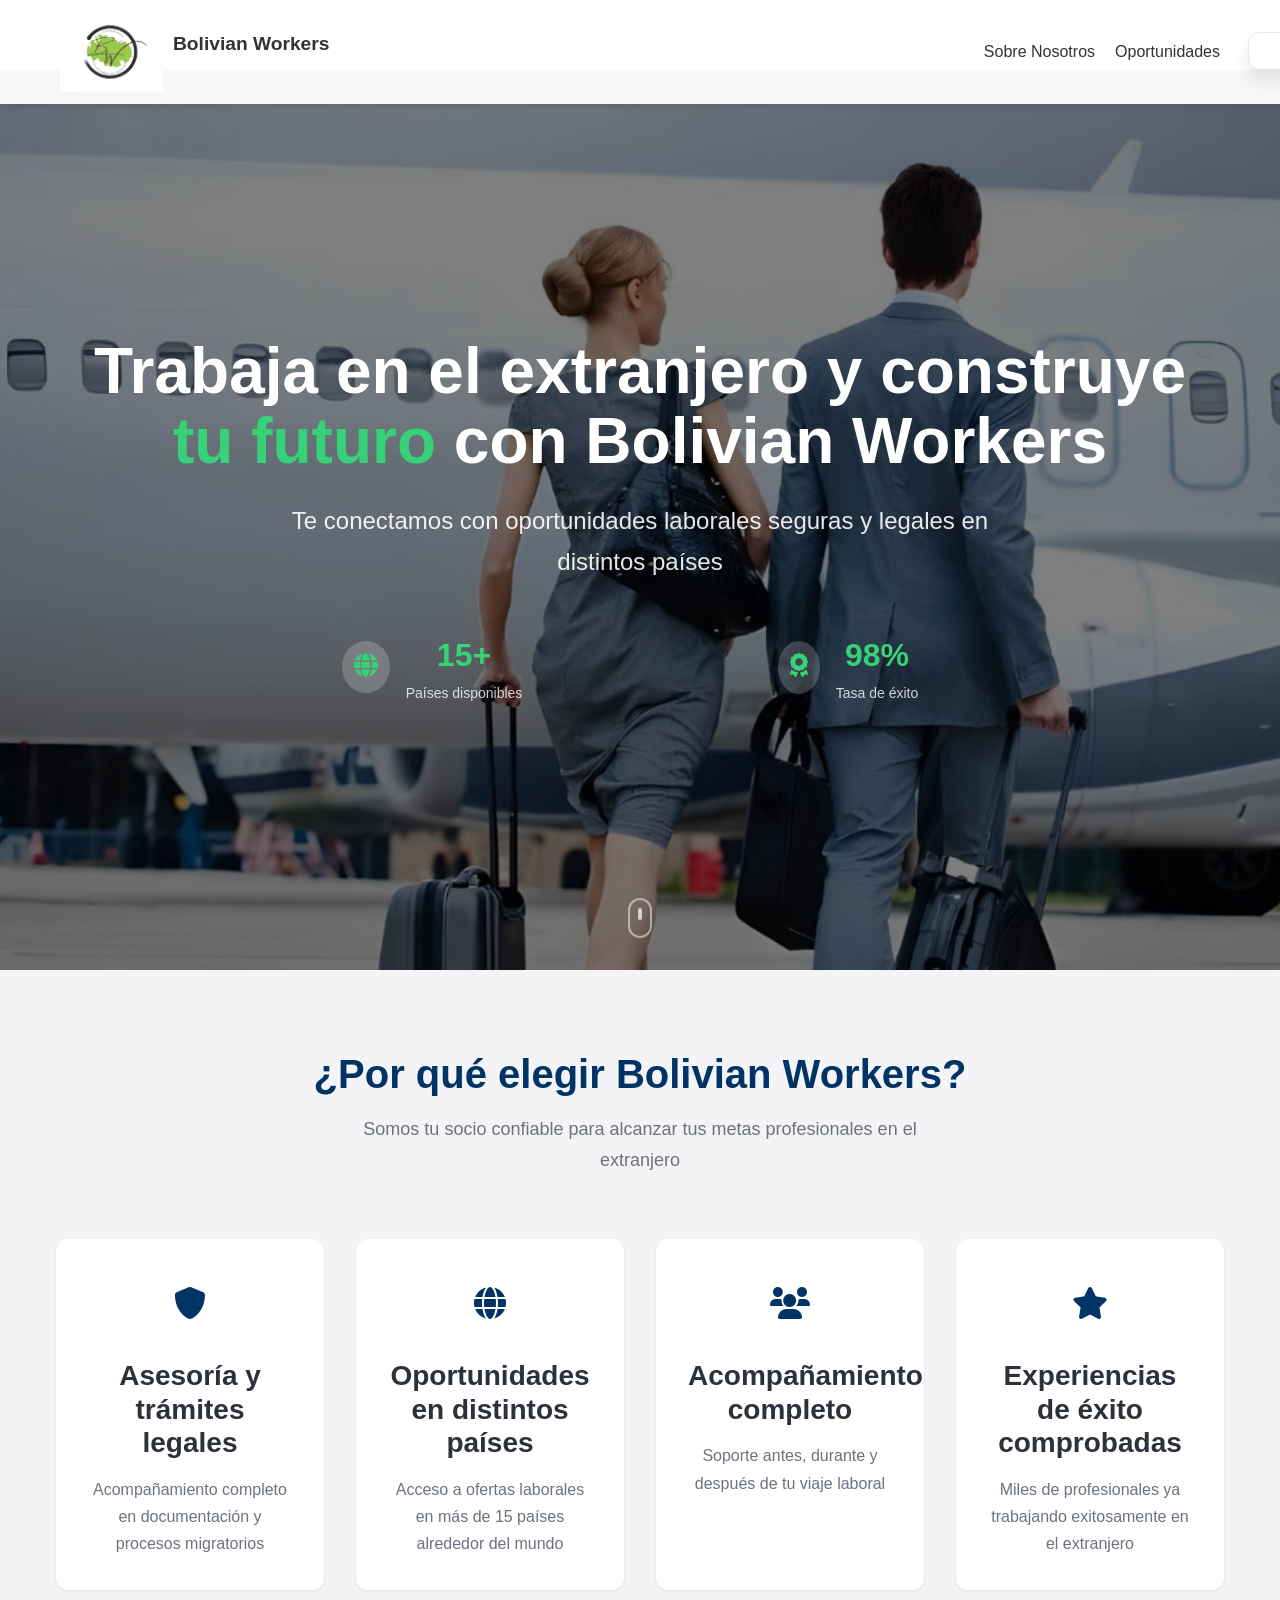
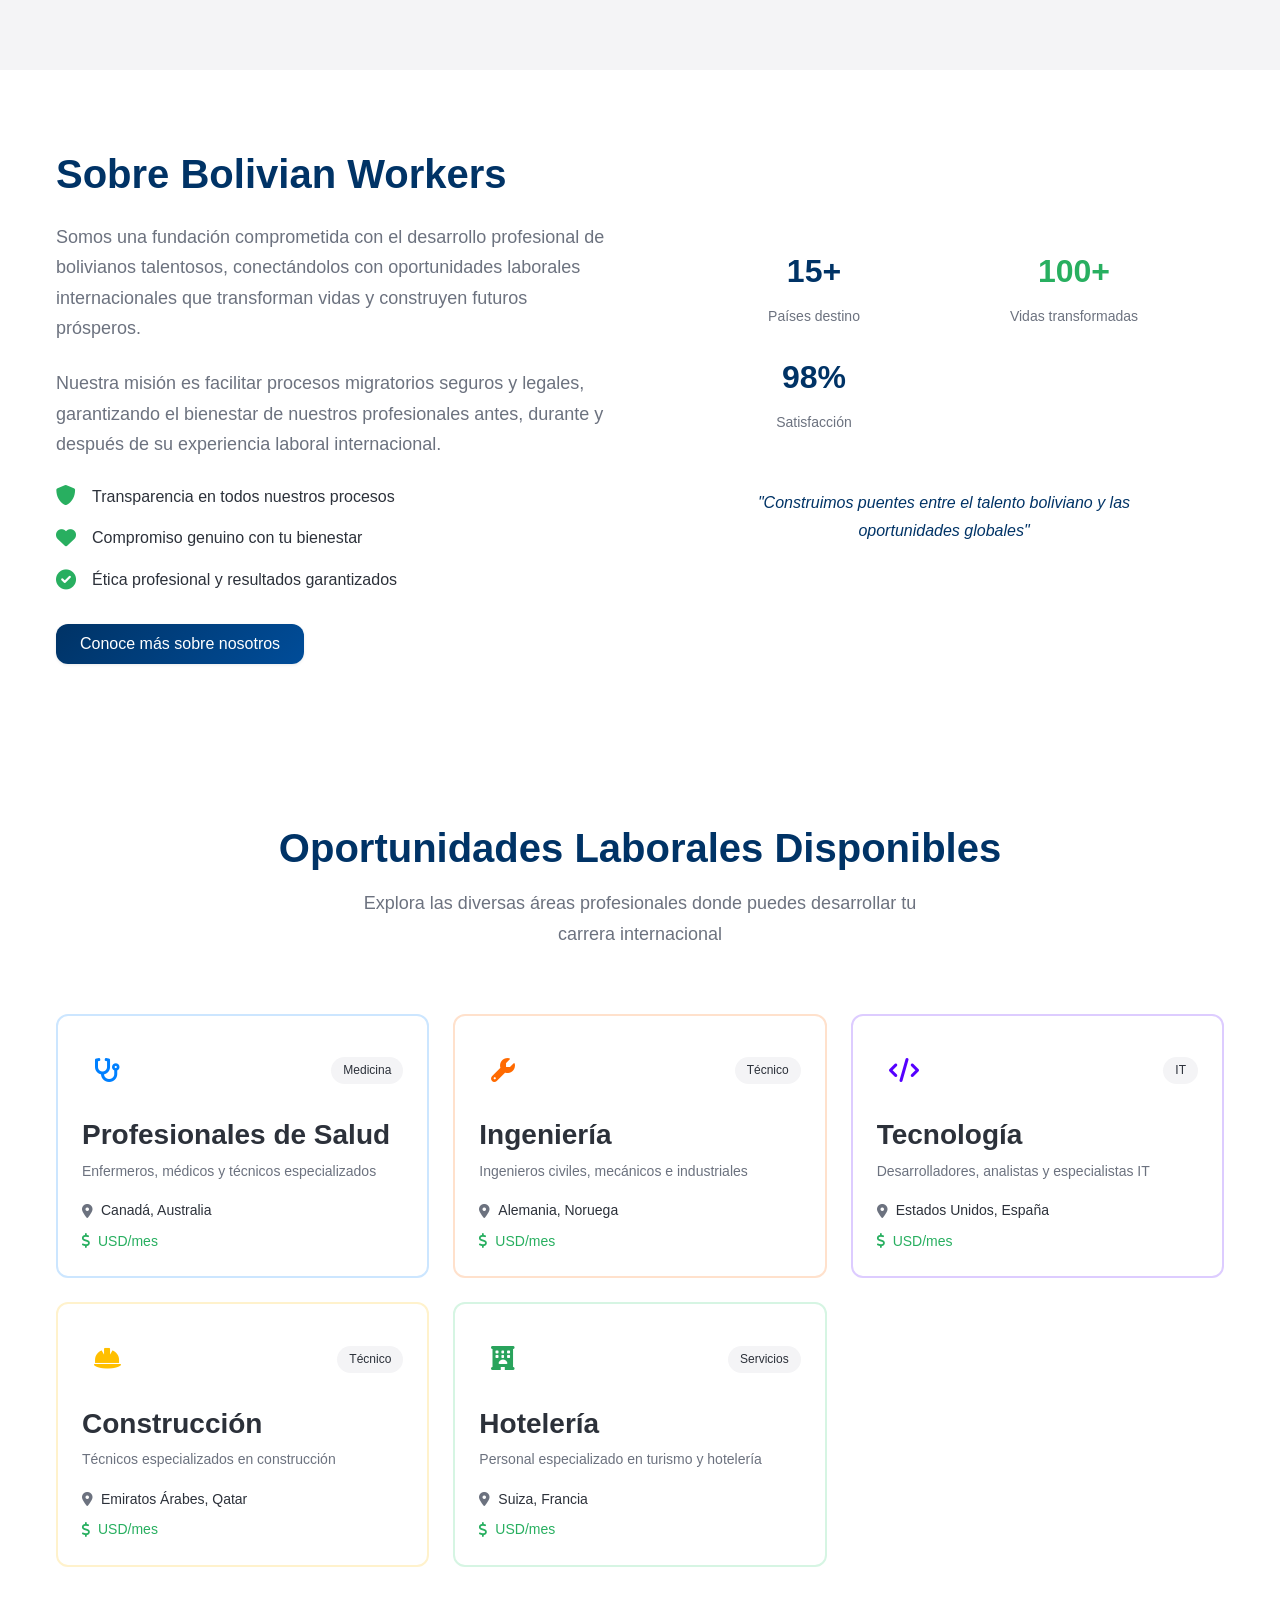
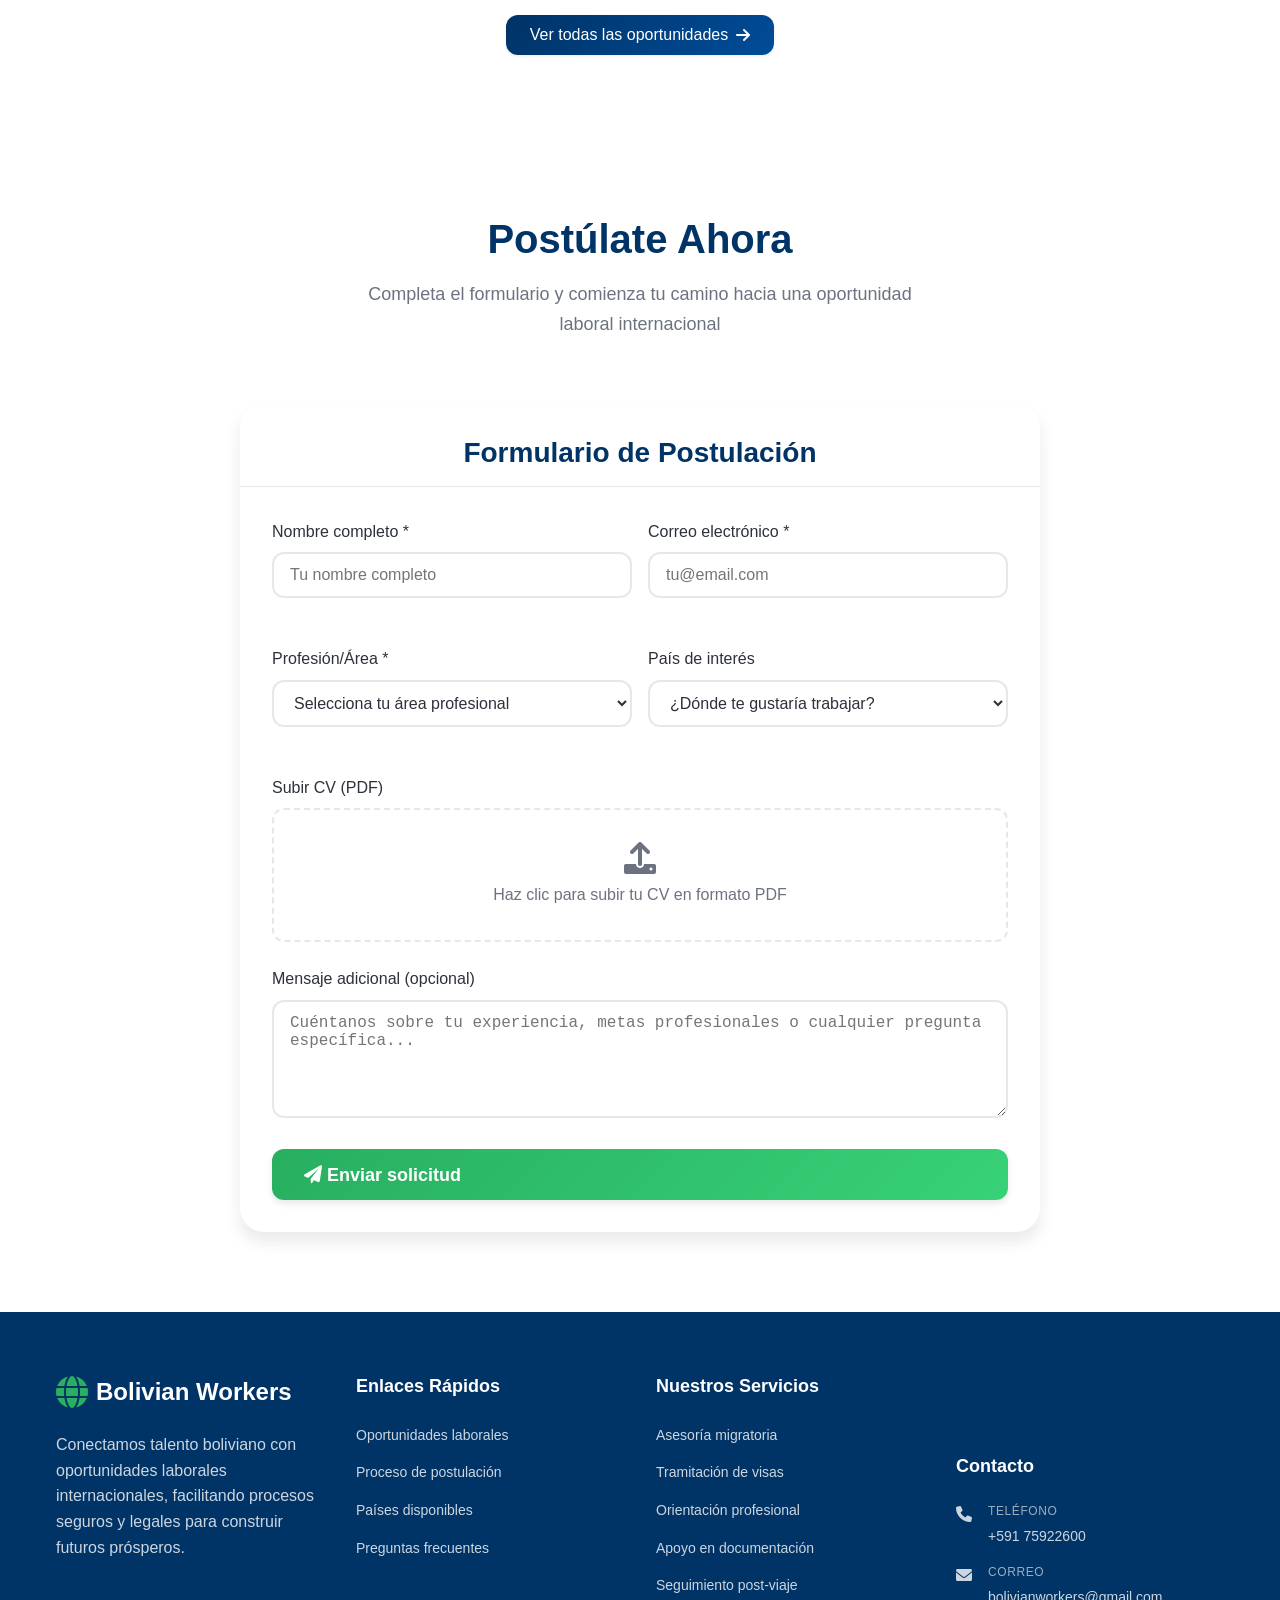
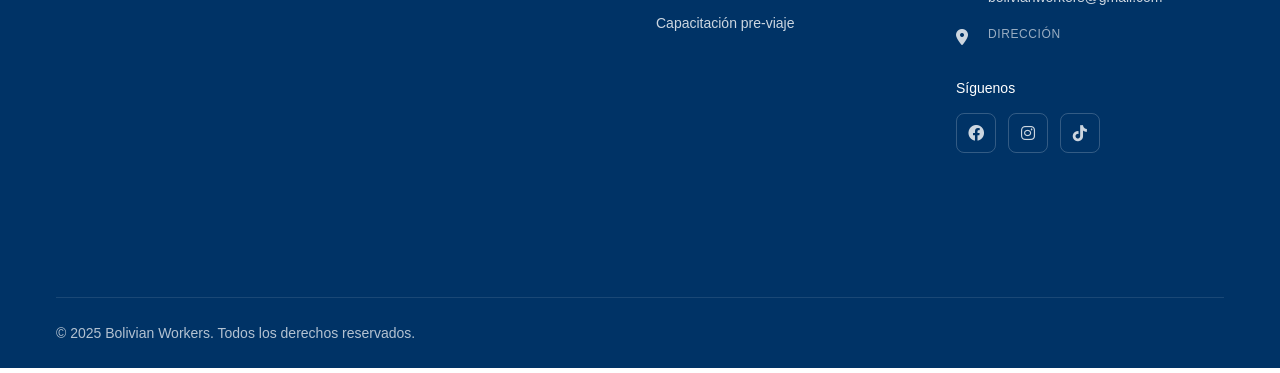
==== index.html @ 8f0b5117 "nuevo" ====
<!DOCTYPE html>
<html lang="es">
<head>
    <meta charset="UTF-8">
    <meta name="viewport" content="width=device-width, initial-scale=1.0">
    <title>Bolivian Workers - Oportunidades Laborales Internacionales</title>
    <meta name="description" content="Conectamos profesionales bolivianos con oportunidades laborales seguras y legales en el extranjero. Asesoría completa y acompañamiento en tu proceso migratorio.">
    <meta name="author" content="Bolivia Workers">
    <meta name="keywords" content="trabajo extranjero, empleo internacional Bolivia, migración laboral, oportunidades profesionales, visa trabajo">
    
    <meta property="og:title" content="Bolivia Workers - Tu Futuro Profesional en el Extranjero">
    <meta property="og:description" content="Te conectamos con oportunidades laborales seguras y legales en distintos países. Construye tu futuro profesional con nosotros.">
    <meta property="og:type" content="website">
    
    <link rel="stylesheet" href="styles.css">
    <link href="https://cdnjs.cloudflare.com/ajax/libs/font-awesome/6.0.0/css/all.min.css" rel="stylesheet">
</head>
<body>
   <header class="navbar">
    <div class="container nav-container">
        <!-- Logo -->
        <div class="logo">
            <img src="img/Imagen1.jpg" alt="Bolivian Workers Logo" class="logo-img">
            <h1 class="logo-text">Bolivian Workers</h1>
        </div>

        <!-- Hamburger Menu Toggle -->
        <button class="hamburger" aria-label="Toggle menu">
            <span></span>
            <span></span>
            <span></span>
        </button>

        <!-- Menu -->
        <nav class="nav-menu">
            <ul>
                <li><a href="#about">Sobre Nosotros</a></li>
                <li><a href="#jobs">Oportunidades</a></li>
            </ul>
        </nav>
    </div>
</header>
    <!-- Hero Section -->
    <section class="hero">
        <div class="hero-bg"></div>
        <div class="hero-overlay"></div>
        
        <div class="hero-content">
            <div class="container">
                <h1 class="hero-title fade-in">
                    Trabaja en el extranjero y construye 
                    <span class="text-accent">tu futuro</span> 
                    con Bolivian Workers
                </h1>
                
                <p class="hero-subtitle">
                    Te conectamos con oportunidades laborales seguras y legales en distintos países
                </p>

             

                <!-- Stats -->
                <div class="hero-stats">
                    <div class="stat-item slide-up" style="animation-delay: 0.2s;">
                        <div class="stat-icon">
                            <i class="fas fa-globe"></i>
                        </div>
                        <div class="stat-content">
                            <div class="stat-number">15+</div>
                            <div class="stat-label">Países disponibles</div>
                        </div>
                    </div>


                    <div class="stat-item slide-up" style="animation-delay: 0.6s;">
                        <div class="stat-icon">
                            <i class="fas fa-award"></i>
                        </div>
                        <div class="stat-content">
                            <div class="stat-number">98%</div>
                            <div class="stat-label">Tasa de éxito</div>
                        </div>
                    </div>
                </div>
            </div>
        </div>

        <!-- Scroll indicator -->
        <div class="scroll-indicator">
            <div class="scroll-mouse">
                <div class="scroll-wheel"></div>
            </div>
        </div>
    </section>

    <!-- Benefits Section -->
    <section class="benefits">
        <div class="container">
            <div class="section-header">
                <h2>¿Por qué elegir Bolivian Workers?</h2>
                <p>Somos tu socio confiable para alcanzar tus metas profesionales en el extranjero</p>
            </div>

            <div class="benefits-grid">
                <div class="benefit-card">
                    <div class="benefit-icon">
                        <i class="fas fa-shield-alt"></i>
                    </div>
                    <h3>Asesoría y trámites legales</h3>
                    <p>Acompañamiento completo en documentación y procesos migratorios</p>
                </div>

                <div class="benefit-card">
                    <div class="benefit-icon">
                        <i class="fas fa-globe"></i>
                    </div>
                    <h3>Oportunidades en distintos países</h3>
                    <p>Acceso a ofertas laborales en más de 15 países alrededor del mundo</p>
                </div>

                <div class="benefit-card">
                    <div class="benefit-icon">
                        <i class="fas fa-users"></i>
                    </div>
                    <h3>Acompañamiento completo</h3>
                    <p>Soporte antes, durante y después de tu viaje laboral</p>
                </div>

                <div class="benefit-card">
                    <div class="benefit-icon">
                        <i class="fas fa-star"></i>
                    </div>
                    <h3>Experiencias de éxito comprobadas</h3>
                    <p>Miles de profesionales ya trabajando exitosamente en el extranjero</p>
                </div>
            </div>
        </div>
    </section>

    <!-- About Section -->
    <section class="about">
        <div class="container">
            <div class="about-grid">
                <div class="about-content">
                    <h2>Sobre Bolivian Workers</h2>
                    
                    <p>Somos una fundación comprometida con el desarrollo profesional de bolivianos talentosos, conectándolos con oportunidades laborales internacionales que transforman vidas y construyen futuros prósperos.</p>

                    <p>Nuestra misión es facilitar procesos migratorios seguros y legales, garantizando el bienestar de nuestros profesionales antes, durante y después de su experiencia laboral internacional.</p>

                    <div class="values-list">
                        <div class="value-item">
                            <i class="fas fa-shield-alt"></i>
                            <span>Transparencia en todos nuestros procesos</span>
                        </div>
                        <div class="value-item">
                            <i class="fas fa-heart"></i>
                            <span>Compromiso genuino con tu bienestar</span>
                        </div>
                        <div class="value-item">
                            <i class="fas fa-check-circle"></i>
                            <span>Ética profesional y resultados garantizados</span>
                        </div>
                    </div>

                    <button class="btn btn-primary">
                        Conoce más sobre nosotros
                    </button>
                </div>

                <div class="about-stats">
                    <div class="stats-grid">
                        
                        <div class="stat">
                            <div class="stat-value">15+</div>
                            <div class="stat-desc">Países destino</div>
                        </div>
                        <div class="stat">
                            <div class="stat-value">100+</div>
                            <div class="stat-desc">Vidas transformadas</div>
                        </div>
                        <div class="stat">
                            <div class="stat-value">98%</div>
                            <div class="stat-desc">Satisfacción</div>
                        </div>
                    </div>
                    
                    <div class="quote-box">
                        <p>"Construimos puentes entre el talento boliviano y las oportunidades globales"</p>
                    </div>
                </div>
            </div>
        </div>
    </section>

    <!-- Job Previews Section -->
    <section class="jobs">
        <div class="container">
            <div class="section-header">
                <h2>Oportunidades Laborales Disponibles</h2>
                <p>Explora las diversas áreas profesionales donde puedes desarrollar tu carrera internacional</p>
            </div>

            <div class="jobs-grid">
                <div class="job-card health">
                    <div class="job-header">
                        <div class="job-icon">
                            <i class="fas fa-stethoscope"></i>
                        </div>
                        <span class="job-category">Medicina</span>
                    </div>
                    <h3>Profesionales de Salud</h3>
                    <p>Enfermeros, médicos y técnicos especializados</p>
                    <div class="job-details">
                        <div class="job-location">
                            <i class="fas fa-map-marker-alt"></i>
                            <span>Canadá, Australia</span>
                        </div>
                        <div class="job-salary">
                            <i class="fas fa-dollar-sign"></i>
                            <span>USD/mes</span>
                        </div>
                    </div>
                </div>

                <div class="job-card engineering">
                    <div class="job-header">
                        <div class="job-icon">
                            <i class="fas fa-wrench"></i>
                        </div>
                        <span class="job-category">Técnico</span>
                    </div>
                    <h3>Ingeniería</h3>
                    <p>Ingenieros civiles, mecánicos e industriales</p>
                    <div class="job-details">
                        <div class="job-location">
                            <i class="fas fa-map-marker-alt"></i>
                            <span>Alemania, Noruega</span>
                        </div>
                        <div class="job-salary">
                            <i class="fas fa-dollar-sign"></i>
                            <span>USD/mes</span>
                        </div>
                    </div>
                </div>

                <div class="job-card tech">
                    <div class="job-header">
                        <div class="job-icon">
                            <i class="fas fa-code"></i>
                        </div>
                        <span class="job-category">IT</span>
                    </div>
                    <h3>Tecnología</h3>
                    <p>Desarrolladores, analistas y especialistas IT</p>
                    <div class="job-details">
                        <div class="job-location">
                            <i class="fas fa-map-marker-alt"></i>
                            <span>Estados Unidos, España</span>
                        </div>
                        <div class="job-salary">
                            <i class="fas fa-dollar-sign"></i>
                            <span>USD/mes</span>
                        </div>
                    </div>
                </div>

                <div class="job-card construction">
                    <div class="job-header">
                        <div class="job-icon">
                            <i class="fas fa-hard-hat"></i>
                        </div>
                        <span class="job-category">Técnico</span>
                    </div>
                    <h3>Construcción</h3>
                    <p>Técnicos especializados en construcción</p>
                    <div class="job-details">
                        <div class="job-location">
                            <i class="fas fa-map-marker-alt"></i>
                            <span>Emiratos Árabes, Qatar</span>
                        </div>
                        <div class="job-salary">
                            <i class="fas fa-dollar-sign"></i>
                            <span>USD/mes</span>
                        </div>
                    </div>
                </div>

                <div class="job-card hospitality">
                    <div class="job-header">
                        <div class="job-icon">
                            <i class="fas fa-hotel"></i>
                        </div>
                        <span class="job-category">Servicios</span>
                    </div>
                    <h3>Hotelería</h3>
                    <p>Personal especializado en turismo y hotelería</p>
                    <div class="job-details">
                        <div class="job-location">
                            <i class="fas fa-map-marker-alt"></i>
                            <span>Suiza, Francia</span>
                        </div>
                        <div class="job-salary">
                            <i class="fas fa-dollar-sign"></i>
                            <span> USD/mes</span>
                        </div>
                    </div>
                </div>
            </div>

            <div class="jobs-cta">
                <button class="btn btn-primary">
                    <span>Ver todas las oportunidades</span>
                    <i class="fas fa-arrow-right"></i>
                </button>
            </div>
        </div>
    </section>

    
    <!-- Contact Form Section -->
    <section id="contact" class="contact">
        <div class="container">
            <div class="section-header">
                <h2>Postúlate Ahora</h2>
                <p>Completa el formulario y comienza tu camino hacia una oportunidad laboral internacional</p>
            </div>

            <div class="contact-form-container">
                <div class="form-header">
                    <h3>Formulario de Postulación</h3>
                </div>
                
                <form id="applicationForm" class="contact-form">
                    <div class="form-row">
                        <div class="form-group">
                            <label for="name">Nombre completo *</label>
                            <input type="text" id="name" name="name" placeholder="Tu nombre completo" required>
                        </div>

                        <div class="form-group">
                            <label for="email">Correo electrónico *</label>
                            <input type="email" id="email" name="email" placeholder="tu@email.com" required>
                        </div>
                    </div>

                    <div class="form-row">
                        <div class="form-group">
                            <label for="profession">Profesión/Área *</label>
                            <select id="profession" name="profession" required>
                                <option value="">Selecciona tu área profesional</option>
                                <option value="medicina">Medicina/Enfermería</option>
                                <option value="ingenieria">Ingeniería</option>
                                <option value="tecnologia">Tecnología/IT</option>
                                <option value="construccion">Construcción</option>
                                <option value="hoteleria">Hotelería/Turismo</option>
                                <option value="educacion">Educación</option>
                                <option value="finanzas">Finanzas</option>
                                <option value="arquitectura">Arquitectura</option>
                                <option value="otro">Otro</option>
                            </select>
                        </div>

                        <div class="form-group">
                            <label for="country">País de interés</label>
                            <select id="country" name="country">
                                <option value="">¿Dónde te gustaría trabajar?</option>
                                <option value="canada">Canadá</option>
                                <option value="usa">Estados Unidos</option>
                                <option value="alemania">Alemania</option>
                                <option value="noruega">Noruega</option>
                                <option value="espana">España</option>
                                <option value="francia">Francia</option>
                                <option value="suiza">Suiza</option>
                                <option value="australia">Australia</option>
                                <option value="emiratos">Emiratos Árabes</option>
                                <option value="qatar">Qatar</option>
                                <option value="reino_unido">Reino Unido</option>
                                <option value="paises_bajos">Países Bajos</option>
                                <option value="suecia">Suecia</option>
                                <option value="dinamarca">Dinamarca</option>
                                <option value="otro">Otro</option>
                            </select>
                        </div>
                    </div>

                    <div class="form-group">
                        <label for="cv">Subir CV (PDF)</label>
                        <div class="file-upload" onclick="document.getElementById('cv').click()">
                            <input type="file" id="cv" name="cv" accept=".pdf" style="display: none;">
                            <div class="upload-content">
                                <i class="fas fa-upload"></i>
                                <span id="file-name">Haz clic para subir tu CV en formato PDF</span>
                            </div>
                        </div>
                    </div>

                    <div class="form-group">
                        <label for="message">Mensaje adicional (opcional)</label>
                        <textarea id="message" name="message" rows="5" placeholder="Cuéntanos sobre tu experiencia, metas profesionales o cualquier pregunta específica..."></textarea>
                    </div>

                  

                    <button type="submit" class="btn btn-hero submit-btn">
                        <span class="btn-text">
                            <i class="fas fa-paper-plane"></i>
                            Enviar solicitud
                        </span>
                        <span class="btn-loading" style="display: none;">
                            <i class="fas fa-spinner fa-spin"></i>
                            Enviando solicitud...
                        </span>
                    </button>
                </form>
            </div>
        </div>
    </section>

    <!-- Footer -->
    <footer class="footer">
        <div class="container">
            <!-- Main Footer Content -->
            <div class="footer-content">
                <div class="footer-section company">
                    <div class="footer-logo">
                        <i class="fas fa-globe"></i>
                        <h3>Bolivian Workers</h3>
                    </div>
                    
                    <p>Conectamos talento boliviano con oportunidades laborales internacionales, facilitando procesos seguros y legales para construir futuros prósperos.</p>

                 
                </div>

                <div class="footer-section links">
                    <h4>Enlaces Rápidos</h4>
                    <ul>
                        <li><a href="#opportunities">Oportunidades laborales</a></li>
                        <li><a href="#process">Proceso de postulación</a></li>
                        <li><a href="#countries">Países disponibles</a></li>
                        <li><a href="#faq">Preguntas frecuentes</a></li>
                        
                    </ul>
                </div>

                <div class="footer-section services">
                    <h4>Nuestros Servicios</h4>
                    <ul>
                        <li><a href="#advisory">Asesoría migratoria</a></li>
                        <li><a href="#visas">Tramitación de visas</a></li>
                        <li><a href="#orientation">Orientación profesional</a></li>
                        <li><a href="#documentation">Apoyo en documentación</a></li>
                        <li><a href="#follow-up">Seguimiento post-viaje</a></li>
                        <li><a href="#training">Capacitación pre-viaje</a></li>
                    </ul>
                </div>

                <div class="footer-section contact">
                    <h4>Contacto</h4>
                    <div class="contact-info">
                        <a href="tel:+59122445678" class="contact-item">
                            <i class="fas fa-phone"></i>
                            <div>
                                <div class="contact-label">Teléfono</div>
                                <div class="contact-value">+591 75922600</div>
                            </div>
                        </a>

                        <a href="mailto:info@boliviaworkers.org" class="contact-item">
                            <i class="fas fa-envelope"></i>
                            <div>
                                <div class="contact-label">Correo</div>
                                <div class="contact-value">bolivianworkers@gmail.com</div>
                            </div>
                        </a>

                        <a href="https://maps.google.com" class="contact-item">
                            <i class="fas fa-map-marker-alt"></i>
                            <div>
                                <div class="contact-label">Dirección</div>
                                <div class="contact-value"></div>
                            </div>
                        </a>
                    </div>

                    <!-- Social Links -->
                    <div class="social-section">
                        <h5>Síguenos</h5>
                        <div class="social-links">
                            <a href="#" aria-label="Facebook"><i class="fab fa-facebook"></i></a>
                            <a href="#" aria-label="Instagram"><i class="fab fa-instagram"></i></a>
                            <a href="#" aria-label="Tiktok"><i class="fab fa-tiktok"></i></a>
                        </div>
                    </div>
                </div>
            </div>

        

            <!-- Bottom Footer -->
            <div class="footer-bottom">
                <div class="footer-bottom-content">
                    <div class="copyright">
                        © 2025 Bolivian Workers. Todos los derechos reservados.
                    </div>
                    
                   
                </div>
            </div>
        </div>
    </footer>

    <!-- Toast Notification -->
    <div id="toast" class="toast">
        <div class="toast-content">
            <i class="toast-icon"></i>
            <div class="toast-text">
                <div class="toast-title"></div>
                <div class="toast-message"></div>
            </div>
        </div>
    </div>

    <script src="script.js">
        document.addEventListener('DOMContentLoaded', () => {
    const hamburger = document.querySelector('.hamburger');
    const navMenu = document.querySelector('.nav-menu');

    hamburger.addEventListener('click', () => {
        hamburger.classList.toggle('active');
        navMenu.classList.toggle('active');
    });

    // Close menu when a link is clicked
    document.querySelectorAll('.nav-menu a').forEach(link => {
        link.addEventListener('click', () => {
            hamburger.classList.remove('active');
            navMenu.classList.remove('active');
        });
    });
});
    </script>
    
</body>
</html>
---- styles.css ----
:root {
    /* Colors - HSL Format */
    --primary: hsl(210, 100%, 20%); /* Deep blue for trust */
    --primary-light: hsl(210, 100%, 30%);
    --primary-dark: hsl(210, 100%, 15%);
    --primary-foreground: hsl(0, 0%, 100%);

    --accent: hsl(145, 63%, 42%); /* Green for growth and hope */
    --accent-light: hsl(145, 63%, 52%);
    --accent-dark: hsl(145, 63%, 32%);
    --accent-foreground: hsl(0, 0%, 100%);

    --background: hsl(0, 0%, 100%);
    --foreground: hsl(220, 14%, 20%);

    --secondary: hsl(220, 9%, 96%);
    --secondary-foreground: hsl(220, 14%, 20%);

    --muted: hsl(220, 9%, 96%);
    --muted-foreground: hsl(220, 8%, 46%);

    --card: hsl(0, 0%, 100%);
    --card-foreground: hsl(220, 14%, 20%);

    --border: hsl(220, 13%, 91%);
    --input: hsl(220, 13%, 91%);

    /* Gradients */
    --gradient-primary: linear-gradient(135deg, var(--primary) 0%, var(--primary-light) 100%);
    --gradient-accent: linear-gradient(135deg, var(--accent) 0%, var(--accent-light) 100%);
    --gradient-hero: linear-gradient(135deg, hsla(210, 100%, 20%, 0.95) 0%, hsla(210, 100%, 15%, 0.9) 100%);
    
    /* Shadows */
    --shadow-soft: 0 1px 3px hsla(220, 14%, 20%, 0.1);
    --shadow-medium: 0 4px 6px hsla(220, 14%, 20%, 0.1);
    --shadow-large: 0 10px 15px hsla(220, 14%, 20%, 0.1);
    --shadow-hero: 0 20px 25px hsla(220, 14%, 20%, 0.15);

    /* Transitions */
    --transition-smooth: all 0.3s cubic-bezier(0.4, 0, 0.2, 1);
    --transition-bounce: all 0.3s cubic-bezier(0.68, -0.55, 0.265, 1.55);

    /* Spacing */
    --section-padding: 5rem 0;
    --container-padding: 0 1rem;
    --border-radius: 0.75rem;
}

/* Reset and Base Styles */
* {
    margin: 0;
    padding: 0;
    box-sizing: border-box;
}

html {
    scroll-behavior: smooth;
}

body {
    font-family: -apple-system, BlinkMacSystemFont, 'Segoe UI', Roboto, Oxygen, Ubuntu, Cantarell, sans-serif;
    line-height: 1.6;
    color: var(--foreground);
    background-color: var(--background);
    overflow-x: hidden;
}

.container {
    max-width: 1200px;
    margin: 0 auto;
    padding: var(--container-padding);
}

/* Typography */
h1, h2, h3, h4, h5, h6 {
    font-weight: 600;
    line-height: 1.2;
    margin-bottom: 1rem;
}

h1 { font-size: clamp(2.5rem, 5vw, 4rem); }
h2 { font-size: clamp(2rem, 4vw, 2.5rem); }
h3 { font-size: clamp(1.5rem, 3vw, 1.75rem); }

p {
    margin-bottom: 1rem;
    line-height: 1.7;
}

/* Buttons */
.btn {
    display: inline-flex;
    align-items: center;
    gap: 0.5rem;
    padding: 0.75rem 1.5rem;
    border: none;
    border-radius: var(--border-radius);
    font-weight: 500;
    text-decoration: none;
    cursor: pointer;
    transition: var(--transition-smooth);
    font-size: 1rem;
    line-height: 1;
}

.btn-hero {
    background: var(--gradient-accent);
    color: var(--accent-foreground);
    padding: 1rem 2rem;
    font-weight: 600;
    box-shadow: var(--shadow-medium);
}

.btn-hero:hover {
    transform: translateY(-2px);
    box-shadow: var(--shadow-large);
}

.btn-primary {
    background: var(--gradient-primary);
    color: var(--primary-foreground);
    box-shadow: var(--shadow-soft);
}

.btn-primary:hover {
    transform: translateY(-1px);
    box-shadow: var(--shadow-medium);
}

.btn-outline {
    background: rgba(255, 255, 255, 0.1);
    color: white;
    border: 2px solid rgba(255, 255, 255, 0.3);
    backdrop-filter: blur(10px);
}

.btn-outline:hover {
    background: rgba(255, 255, 255, 0.2);
    border-color: rgba(255, 255, 255, 0.5);
}

.btn-accent {
    background: var(--gradient-accent);
    color: var(--accent-foreground);
}

.btn-accent:hover {
    transform: translateY(-1px);
}

/* Animations */
@keyframes fadeIn {
    from { opacity: 0; transform: translateY(30px); }
    to { opacity: 1; transform: translateY(0); }
}

@keyframes slideUp {
    from { opacity: 0; transform: translateY(50px); }
    to { opacity: 1; transform: translateY(0); }
}

@keyframes scaleIn {
    from { opacity: 0; transform: scale(0.95); }
    to { opacity: 1; transform: scale(1); }
}

@keyframes bounce {
    0%, 20%, 50%, 80%, 100% { transform: translateY(0); }
    40% { transform: translateY(-30px); }
    60% { transform: translateY(-15px); }
}

.fade-in {
    animation: fadeIn 0.8s ease-out;
}

.slide-up {
    animation: slideUp 0.8s ease-out;
    animation-fill-mode: both;
}

.scale-in {
    animation: scaleIn 0.6s ease-out;
}

/* Section Headers */
.section-header {
    text-align: center;
    margin-bottom: 4rem;
}

.section-header h2 {
    color: var(--primary);
    margin-bottom: 1rem;
}

.section-header p {
    font-size: 1.125rem;
    color: var(--muted-foreground);
    max-width: 600px;
    margin: 0 auto;
}

/* Hero Section */
/* Hero Section */
.hero {
    position: relative;
    height: 100vh; /* Pantalla completa */
    display: flex;
    align-items: center;
    justify-content: center;
    color: white;
    text-align: center;

    background: url("img/por.jpeg") no-repeat center center/cover;
    /* 👆 Aquí va tu imagen de fondo (cámbiala por tu ruta) */
}

.hero-overlay {
    position: absolute;
    top: 0;
    left: 0;
    width: 100%;
    height: 100%;
    background: rgba(0,0,0,0.5); /* Oscurece para mejor contraste */
}

.hero-content {
    position: relative;
    z-index: 2; /* para que quede encima del overlay */
}


.hero-title {
    margin-bottom: 1.5rem;
    line-height: 1.1;
}

.text-accent {
    color: var(--accent-light);
}

.hero-subtitle {
    font-size: clamp(1.125rem, 2.5vw, 1.5rem);
    margin-bottom: 3rem;
    color: rgba(255, 255, 255, 0.9);
    max-width: 700px;
    margin-left: auto;
    margin-right: auto;
}

.hero-buttons {
    display: flex;
    flex-direction: column;
    gap: 1rem;
    align-items: center;
    margin-bottom: 4rem;
}

@media (min-width: 640px) {
    .hero-buttons {
        flex-direction: row;
        justify-content: center;
    }
}

.hero-stats {
    display: grid;
    grid-template-columns: repeat(auto-fit, minmax(200px, 1fr));
    gap: 2rem;
    max-width: 800px;
    margin: 0 auto;
}

.stat-item {
    display: flex;
    align-items: center;
    justify-content: center;
    gap: 1rem;
}

.stat-icon {
    padding: 0.75rem;
    background: rgba(255, 255, 255, 0.2);
    border-radius: 50%;
    backdrop-filter: blur(10px);
}

.stat-icon i {
    color: var(--accent-light);
    font-size: 1.5rem;
}

.stat-number {
    font-size: 2rem;
    font-weight: bold;
    color: var(--accent-light);
}

.stat-label {
    font-size: 0.875rem;
    color: rgba(255, 255, 255, 0.8);
}

.scroll-indicator {
    position: absolute;
    bottom: 2rem;
    left: 50%;
    transform: translateX(-50%);
    animation: bounce 2s infinite;
}

.scroll-mouse {
    width: 24px;
    height: 40px;
    border: 2px solid rgba(255, 255, 255, 0.5);
    border-radius: 12px;
    display: flex;
    justify-content: center;
    align-items: flex-start;
    padding-top: 8px;
}

.scroll-wheel {
    width: 4px;
    height: 12px;
    background: rgba(255, 255, 255, 0.7);
    border-radius: 2px;
    animation: pulse 2s infinite;
}

/* Benefits Section */
.benefits {
    padding: var(--section-padding);
    background: var(--secondary);
}

.benefits-grid {
    display: grid;
    grid-template-columns: repeat(auto-fit, minmax(250px, 1fr));
    gap: 2rem;
}

.benefit-card {
    background: var(--card);
    padding: 2rem;
    border-radius: var(--border-radius);
    box-shadow: var(--shadow-soft);
    text-align: center;
    transition: var(--transition-smooth);
}

.benefit-card:hover {
    transform: translateY(-5px);
    box-shadow: var(--shadow-medium);
}

.benefit-icon {
    width: 4rem;
    height: 4rem;
    margin: 0 auto 1.5rem;
    background: rgba(var(--primary), 0.1);
    border-radius: 50%;
    display: flex;
    align-items: center;
    justify-content: center;
    transition: var(--transition-smooth);
}

.benefit-card:hover .benefit-icon {
    background: rgba(var(--primary), 0.2);
}

.benefit-icon i {
    font-size: 2rem;
    color: var(--primary);
}

.benefit-card h3 {
    color: var(--card-foreground);
    margin-bottom: 1rem;
}

.benefit-card p {
    color: var(--muted-foreground);
    margin: 0;
}

/* About Section */
.about {
    padding: var(--section-padding);
}

.about-grid {
    display: grid;
    grid-template-columns: 1fr;
    gap: 3rem;
    align-items: center;
}

@media (min-width: 1024px) {
    .about-grid {
        grid-template-columns: 1fr 1fr;
    }
}

.about-content h2 {
    color: var(--primary);
    margin-bottom: 1.5rem;
}

.about-content p {
    font-size: 1.125rem;
    color: var(--muted-foreground);
    margin-bottom: 1.5rem;
}

.values-list {
    margin-bottom: 2rem;
}

.value-item {
    display: flex;
    align-items: center;
    gap: 0.75rem;
    margin-bottom: 1rem;
}

.value-item i {
    color: var(--accent);
    font-size: 1.25rem;
    width: 1.5rem;
}

.about-stats {
    background: linear-gradient(135deg, rgba(var(--primary), 0.05) 0%, rgba(var(--accent), 0.05) 100%);
    padding: 2rem;
    border-radius: calc(var(--border-radius) * 2);
}

.stats-grid {
    display: grid;
    grid-template-columns: repeat(2, 1fr);
    gap: 1.5rem;
    margin-bottom: 2rem;
}

.stat {
    text-align: center;
}

.stat-value {
    font-size: 2rem;
    font-weight: bold;
    color: var(--primary);
    margin-bottom: 0.5rem;
}

.stat:nth-child(even) .stat-value {
    color: var(--accent);
}

.stat-desc {
    font-size: 0.875rem;
    color: var(--muted-foreground);
}

.quote-box {
    background: rgba(255, 255, 255, 0.8);
    padding: 1.5rem;
    border-radius: var(--border-radius);
    border: 1px solid rgba(var(--primary), 0.1);
    text-align: center;
}

.quote-box p {
    color: var(--primary);
    font-weight: 500;
    font-style: italic;
    margin: 0;
}

/* Jobs Section */
.jobs {
    padding: var(--section-padding);
    background: rgba(var(--secondary), 0.5);
}

.jobs-grid {
    display: grid;
    grid-template-columns: repeat(auto-fit, minmax(300px, 1fr));
    gap: 1.5rem;
    margin-bottom: 3rem;
}

.job-card {
    background: var(--card);
    border-radius: var(--border-radius);
    padding: 1.5rem;
    transition: var(--transition-smooth);
    cursor: pointer;
    border: 2px solid transparent;
}

.job-card:hover {
    transform: translateY(-5px);
    box-shadow: var(--shadow-large);
}

.job-card.health { border-color: hsl(210, 100%, 90%); }
.job-card.engineering { border-color: hsl(25, 100%, 90%); }
.job-card.tech { border-color: hsl(260, 100%, 90%); }
.job-card.construction { border-color: hsl(45, 100%, 90%); }
.job-card.hospitality { border-color: hsl(145, 60%, 90%); }

.job-header {
    display: flex;
    align-items: center;
    justify-content: space-between;
    margin-bottom: 1rem;
}

.job-icon {
    padding: 0.75rem;
    background: white;
    border-radius: var(--border-radius);
    font-size: 1.5rem;
}

.job-card.health .job-icon { color: hsl(210, 100%, 50%); }
.job-card.engineering .job-icon { color: hsl(25, 100%, 50%); }
.job-card.tech .job-icon { color: hsl(260, 100%, 50%); }
.job-card.construction .job-icon { color: hsl(45, 100%, 50%); }
.job-card.hospitality .job-icon { color: hsl(145, 60%, 40%); }

.job-category {
    font-size: 0.75rem;
    padding: 0.25rem 0.75rem;
    background: var(--secondary);
    border-radius: 1rem;
    color: var(--secondary-foreground);
}

.job-card h3 {
    color: var(--card-foreground);
    margin-bottom: 0.5rem;
    transition: var(--transition-smooth);
}

.job-card:hover h3 {
    color: var(--primary);
}

.job-card p {
    color: var(--muted-foreground);
    font-size: 0.875rem;
    margin-bottom: 1rem;
}

.job-details {
    display: flex;
    flex-direction: column;
    gap: 0.5rem;
}

.job-location, .job-salary {
    display: flex;
    align-items: center;
    gap: 0.5rem;
    font-size: 0.875rem;
}

.job-location i {
    color: var(--muted-foreground);
}

.job-salary i {
    color: var(--accent);
}

.job-salary span {
    color: var(--accent);
    font-weight: 500;
}

.jobs-cta {
    text-align: center;
}

/* Testimonials Section */
.testimonials {
    padding: var(--section-padding);
}

.testimonials-grid {
    display: grid;
    grid-template-columns: repeat(auto-fit, minmax(300px, 1fr));
    gap: 2rem;
    margin-bottom: 3rem;
}

.testimonial-card {
    background: var(--card);
    padding: 2rem;
    border-radius: var(--border-radius);
    box-shadow: var(--shadow-medium);
    transition: var(--transition-smooth);
}

.testimonial-card:hover {
    transform: translateY(-5px);
    box-shadow: var(--shadow-large);
}

.testimonial-quote {
    margin-bottom: 1.5rem;
}

.testimonial-quote i {
    font-size: 2rem;
    color: rgba(var(--primary), 0.3);
    margin-bottom: 1rem;
}

.testimonial-quote p {
    font-size: 1.125rem;
    font-style: italic;
    color: var(--card-foreground);
    line-height: 1.6;
    margin: 0;
}

.testimonial-author {
    display: flex;
    align-items: center;
    justify-content: space-between;
}

.author-info {
    display: flex;
    align-items: center;
    gap: 1rem;
}

.author-avatar {
    width: 3rem;
    height: 3rem;
    border-radius: 50%;
    overflow: hidden;
    border: 2px solid rgba(var(--primary), 0.2);
}

.author-avatar img {
    width: 100%;
    height: 100%;
    object-fit: cover;
}

.author-name {
    font-weight: 600;
    color: var(--card-foreground);
}

.author-role {
    font-size: 0.875rem;
    color: var(--muted-foreground);
}

.testimonial-rating {
    display: flex;
    gap: 0.25rem;
}

.testimonial-rating i {
    color: #fbbf24;
    font-size: 1rem;
}

.testimonials-cta {
    background: linear-gradient(135deg, rgba(var(--primary), 0.05) 0%, rgba(var(--accent), 0.05) 100%);
    padding: 3rem 2rem;
    border-radius: calc(var(--border-radius) * 2);
    text-align: center;
}

.testimonials-cta h3 {
    color: var(--primary);
    margin-bottom: 1rem;
}

.testimonials-cta p {
    color: var(--muted-foreground);
    margin-bottom: 2rem;
    max-width: 600px;
    margin-left: auto;
    margin-right: auto;
}

.cta-features {
    display: flex;
    justify-content: center;
    gap: 2rem;
    flex-wrap: wrap;
}

.cta-feature {
    display: flex;
    align-items: center;
    gap: 0.5rem;
    font-size: 0.875rem;
    color: var(--muted-foreground);
}

.feature-dot {
    width: 0.5rem;
    height: 0.5rem;
    border-radius: 50%;
}

.feature-dot.accent {
    background: var(--accent);
}

.feature-dot.primary {
    background: var(--primary);
}

/* Contact Form Section */
.contact {
    padding: var(--section-padding);
    background: rgba(var(--secondary), 0.5);
}

.contact-form-container {
    max-width: 800px;
    margin: 0 auto;
    background: var(--card);
    border-radius: calc(var(--border-radius) * 2);
    box-shadow: var(--shadow-large);
    overflow: hidden;
}

.form-header {
    text-align: center;
    padding: 2rem 2rem 1rem;
    border-bottom: 1px solid var(--border);
}

.form-header h3 {
    color: var(--primary);
    margin: 0;
}

.contact-form {
    padding: 2rem;
}

.form-row {
    display: grid;
    grid-template-columns: 1fr;
    gap: 1rem;
    margin-bottom: 1.5rem;
}

@media (min-width: 768px) {
    .form-row {
        grid-template-columns: 1fr 1fr;
    }
}

.form-group {
    margin-bottom: 1.5rem;
}

.form-group label {
    display: block;
    margin-bottom: 0.5rem;
    font-weight: 500;
    color: var(--foreground);
}

.form-group input,
.form-group select,
.form-group textarea {
    width: 100%;
    padding: 0.75rem 1rem;
    border: 2px solid var(--border);
    border-radius: var(--border-radius);
    font-size: 1rem;
    transition: var(--transition-smooth);
    background: var(--background);
    color: var(--foreground);
}

.form-group input:focus,
.form-group select:focus,
.form-group textarea:focus {
    outline: none;
    border-color: var(--primary);
    box-shadow: 0 0 0 3px rgba(var(--primary), 0.1);
}

.file-upload {
    border: 2px dashed var(--border);
    border-radius: var(--border-radius);
    padding: 2rem;
    text-align: center;
    cursor: pointer;
    transition: var(--transition-smooth);
}

.file-upload:hover {
    border-color: rgba(var(--primary), 0.5);
}

.upload-content {
    display: flex;
    flex-direction: column;
    align-items: center;
    gap: 0.5rem;
}

.upload-content i {
    font-size: 2rem;
    color: var(--muted-foreground);
}

.upload-content span {
    color: var(--muted-foreground);
}

.file-selected .upload-content i {
    color: var(--accent);
}

.file-selected .upload-content span {
    color: var(--accent);
    font-weight: 500;
}

.form-note {
    background: rgba(var(--accent), 0.1);
    border: 1px solid rgba(var(--accent), 0.2);
    border-radius: var(--border-radius);
    padding: 1rem;
    margin-bottom: 2rem;
}

.form-note p {
    color: var(--muted-foreground);
    font-size: 0.875rem;
    margin: 0;
    line-height: 1.5;
}

.form-note strong {
    color: var(--accent);
}

.submit-btn {
    width: 100%;
    padding: 1rem 2rem;
    font-size: 1.125rem;
    position: relative;
}

.submit-btn:disabled {
    opacity: 0.7;
    cursor: not-allowed;
}

.btn-loading {
    position: absolute;
    inset: 0;
    display: flex;
    align-items: center;
    justify-content: center;
    background: inherit;
    border-radius: inherit;
}

/* Footer */
.footer {
    background: var(--primary);
    color: var(--primary-foreground);
}

.footer-content {
    display: grid;
    grid-template-columns: repeat(auto-fit, minmax(250px, 1fr));
    gap: 2rem;
    padding: 4rem 0;
}

.footer-section h4 {
    margin-bottom: 1.5rem;
    font-size: 1.125rem;
}

.footer-logo {
    display: flex;
    align-items: center;
    gap: 0.5rem;
    margin-bottom: 1.5rem;
}

.footer-logo i {
    font-size: 2rem;
    color: var(--accent);
}

.footer-logo h3 {
    font-size: 1.5rem;
    margin: 0;
}

.footer-section p {
    color: rgba(255, 255, 255, 0.8);
    line-height: 1.6;
    margin-bottom: 1.5rem;
}

.foundation-note {
    display: flex;
    align-items: center;
    gap: 0.5rem;
    font-size: 0.875rem;
    color: rgba(255, 255, 255, 0.7);
}

.foundation-note i {
    color: var(--accent);
}

.footer-section ul {
    list-style: none;
}

.footer-section ul li {
    margin-bottom: 0.75rem;
}

.footer-section ul li a {
    color: rgba(255, 255, 255, 0.8);
    text-decoration: none;
    font-size: 0.875rem;
    transition: var(--transition-smooth);
}

.footer-section ul li a:hover {
    color: var(--accent);
}

.contact-info {
    margin-bottom: 2rem;
}

.contact-item {
    display: flex;
    align-items: flex-start;
    gap: 0.75rem;
    margin-bottom: 1rem;
    color: rgba(255, 255, 255, 0.8);
    text-decoration: none;
    transition: var(--transition-smooth);
}

.contact-item:hover {
    color: var(--accent);
}

.contact-item i {
    margin-top: 0.25rem;
    width: 1.25rem;
}

.contact-label {
    font-size: 0.75rem;
    text-transform: uppercase;
    letter-spacing: 0.05em;
    color: rgba(255, 255, 255, 0.6);
    margin-bottom: 0.25rem;
}

.contact-value {
    font-size: 0.875rem;
}

.social-section h5 {
    margin-bottom: 1rem;
    font-size: 0.875rem;
    font-weight: 500;
}

.social-links {
    display: flex;
    gap: 0.75rem;
}

.social-links a {
    width: 2.5rem;
    height: 2.5rem;
    border: 1px solid rgba(255, 255, 255, 0.2);
    border-radius: 0.5rem;
    display: flex;
    align-items: center;
    justify-content: center;
    color: rgba(255, 255, 255, 0.8);
    transition: var(--transition-smooth);
    text-decoration: none;
}

.social-links a:hover {
    border-color: var(--accent);
    background: var(--accent);
    color: var(--accent-foreground);
}

.newsletter {
    padding: 2rem 0;
    border-top: 1px solid rgba(255, 255, 255, 0.1);
}

.newsletter-content {
    display: grid;
    grid-template-columns: 1fr;
    gap: 1.5rem;
    align-items: center;
}

@media (min-width: 768px) {
    .newsletter-content {
        grid-template-columns: 1fr auto;
    }
}

.newsletter-text h4 {
    margin-bottom: 0.5rem;
}

.newsletter-text p {
    color: rgba(255, 255, 255, 0.7);
    font-size: 0.875rem;
    margin: 0;
}

.newsletter-form {
    display: flex;
    gap: 0.75rem;
    flex-direction: column;
}

@media (min-width: 640px) {
    .newsletter-form {
        flex-direction: row;
    }
}

.newsletter-form input {
    flex: 1;
    padding: 0.75rem 1rem;
    border: 1px solid rgba(255, 255, 255, 0.2);
    border-radius: var(--border-radius);
    background: rgba(255, 255, 255, 0.1);
    color: white;
    backdrop-filter: blur(10px);
}

.newsletter-form input::placeholder {
    color: rgba(255, 255, 255, 0.5);
}

.newsletter-form input:focus {
    outline: none;
    border-color: var(--accent);
}

.footer-bottom {
    padding: 1.5rem 0;
    border-top: 1px solid rgba(255, 255, 255, 0.1);
}

.footer-bottom-content {
    display: flex;
    flex-direction: column;
    gap: 1rem;
    align-items: center;
    justify-content: space-between;
}

@media (min-width: 768px) {
    .footer-bottom-content {
        flex-direction: row;
    }
}

.copyright {
    font-size: 0.875rem;
    color: rgba(255, 255, 255, 0.7);
}

.footer-links {
    display: flex;
    gap: 1.5rem;
    flex-wrap: wrap;
}

.footer-links a {
    font-size: 0.875rem;
    color: rgba(255, 255, 255, 0.7);
    text-decoration: none;
    transition: var(--transition-smooth);
}

.footer-links a:hover {
    color: var(--accent);
}

/* Toast Notification */
.toast {
    position: fixed;
    top: 2rem;
    right: 2rem;
    max-width: 400px;
    background: var(--card);
    border-radius: var(--border-radius);
    box-shadow: var(--shadow-large);
    transform: translateX(100%);
    transition: var(--transition-smooth);
    z-index: 1000;
    border: 1px solid var(--border);
}

.toast.show {
    transform: translateX(0);
}

.toast-content {
    display: flex;
    align-items: flex-start;
    gap: 1rem;
    padding: 1rem;
}

.toast-icon {
    font-size: 1.25rem;
    margin-top: 0.25rem;
}

.toast.success .toast-icon {
    color: var(--accent);
}

.toast.error .toast-icon {
    color: hsl(0, 84%, 60%);
}

.toast-text {
    flex: 1;
}

.toast-title {
    font-weight: 600;
    color: var(--foreground);
    margin-bottom: 0.25rem;
}

.toast-message {
    font-size: 0.875rem;
    color: var(--muted-foreground);
    line-height: 1.4;
}

/* Responsive Design */
@media (max-width: 768px) {
    :root {
        --section-padding: 3rem 0;
    }
    
    .hero-stats {
        grid-template-columns: 1fr;
        gap: 1rem;
    }
    
    .stat-item {
        justify-content: flex-start;
    }
    
    .benefits-grid {
        grid-template-columns: 1fr;
    }
    
    .jobs-grid {
        grid-template-columns: 1fr;
    }
    
    .testimonials-grid {
        grid-template-columns: 1fr;
    }
    
    .cta-features {
        flex-direction: column;
        gap: 1rem;
    }
}

@media (max-width: 480px) {
    .container {
        padding: 0 0.75rem;
    }
    
    .hero-content {
        padding: 1rem 0;
    }
    
    .contact-form {
        padding: 1rem;
    }
    
    .footer-content {
        grid-template-columns: 1fr;
        text-align: center;
    }
}
/* Navbar */
.navbar {
    width: 100%;
    position: fixed;
    top: 0;
    left: 0;
    background: rgba(255, 255, 255, 0.95);
    box-shadow: 0 2px 5px rgba(0,0,0,0.1);
    z-index: 1000;
}

.nav-container {
    display: flex;
    justify-content: space-between;
    align-items: center;
    padding: 12px 20px;
    max-width: 1200px;
    margin: 0 auto;
}

.logo {
    display: flex;
    align-items: center;
    gap: 10px;
}

.logo-img {
    height: 80px;
    width: auto;
}

.logo-text {
    font-size: 1.2rem;
    font-weight: 600;
    color: #333;
}

.nav-menu ul {
    display: flex;
    gap: 20px;
    list-style: none;
    margin: 0;
    padding: 0;
}

.nav-menu a {
    text-decoration: none;
    color: #333;
    font-weight: 500;
    transition: color 0.3s;
}

.nav-menu a:hover {
    color: #0077cc; /* color de acento */
}

/* Hamburger Menu */
.hamburger {
    display: none;
    flex-direction: column;
    justify-content: space-around;
    width: 30px;
    height: 25px;
    background: transparent;
    border: none;
    cursor: pointer;
    padding: 0;
    z-index: 1001;
}

.hamburger span {
    width: 100%;
    height: 3px;
    background: #333;
    transition: all 0.3s ease;
}

.hamburger.active span:nth-child(1) {
    transform: rotate(45deg) translate(5px, 5px);
}

.hamburger.active span:nth-child(2) {
    opacity: 0;
}

.hamburger.active span:nth-child(3) {
    transform: rotate(-45deg) translate(7px, -7px);
}

/* Responsive Design */
@media (max-width: 768px) {
    .hamburger {
        display: flex;
    }

    .nav-menu {
        display: none;
        width: 100%;
        position: absolute;
        top: 100%;
        left: 0;
        background: rgba(255, 255, 255, 0.95);
        box-shadow: 0 2px 5px rgba(0,0,0,0.1);
    }

    .nav-menu.active {
        display: block;
    }

    .nav-menu ul {
        flex-direction: column;
        align-items: center;
        padding: 20px 0;
    }

    .nav-menu li {
        margin: 10px 0;
    }

    .nav-menu a {
        font-size: 1.1rem;
    }

    .logo-img {
        height: 60px;
    }

    .logo-text {
        font-size: 1rem;
    }
}

/* Para que el contenido no quede escondido debajo del navbar */
body {
    padding-top: 70px;
}
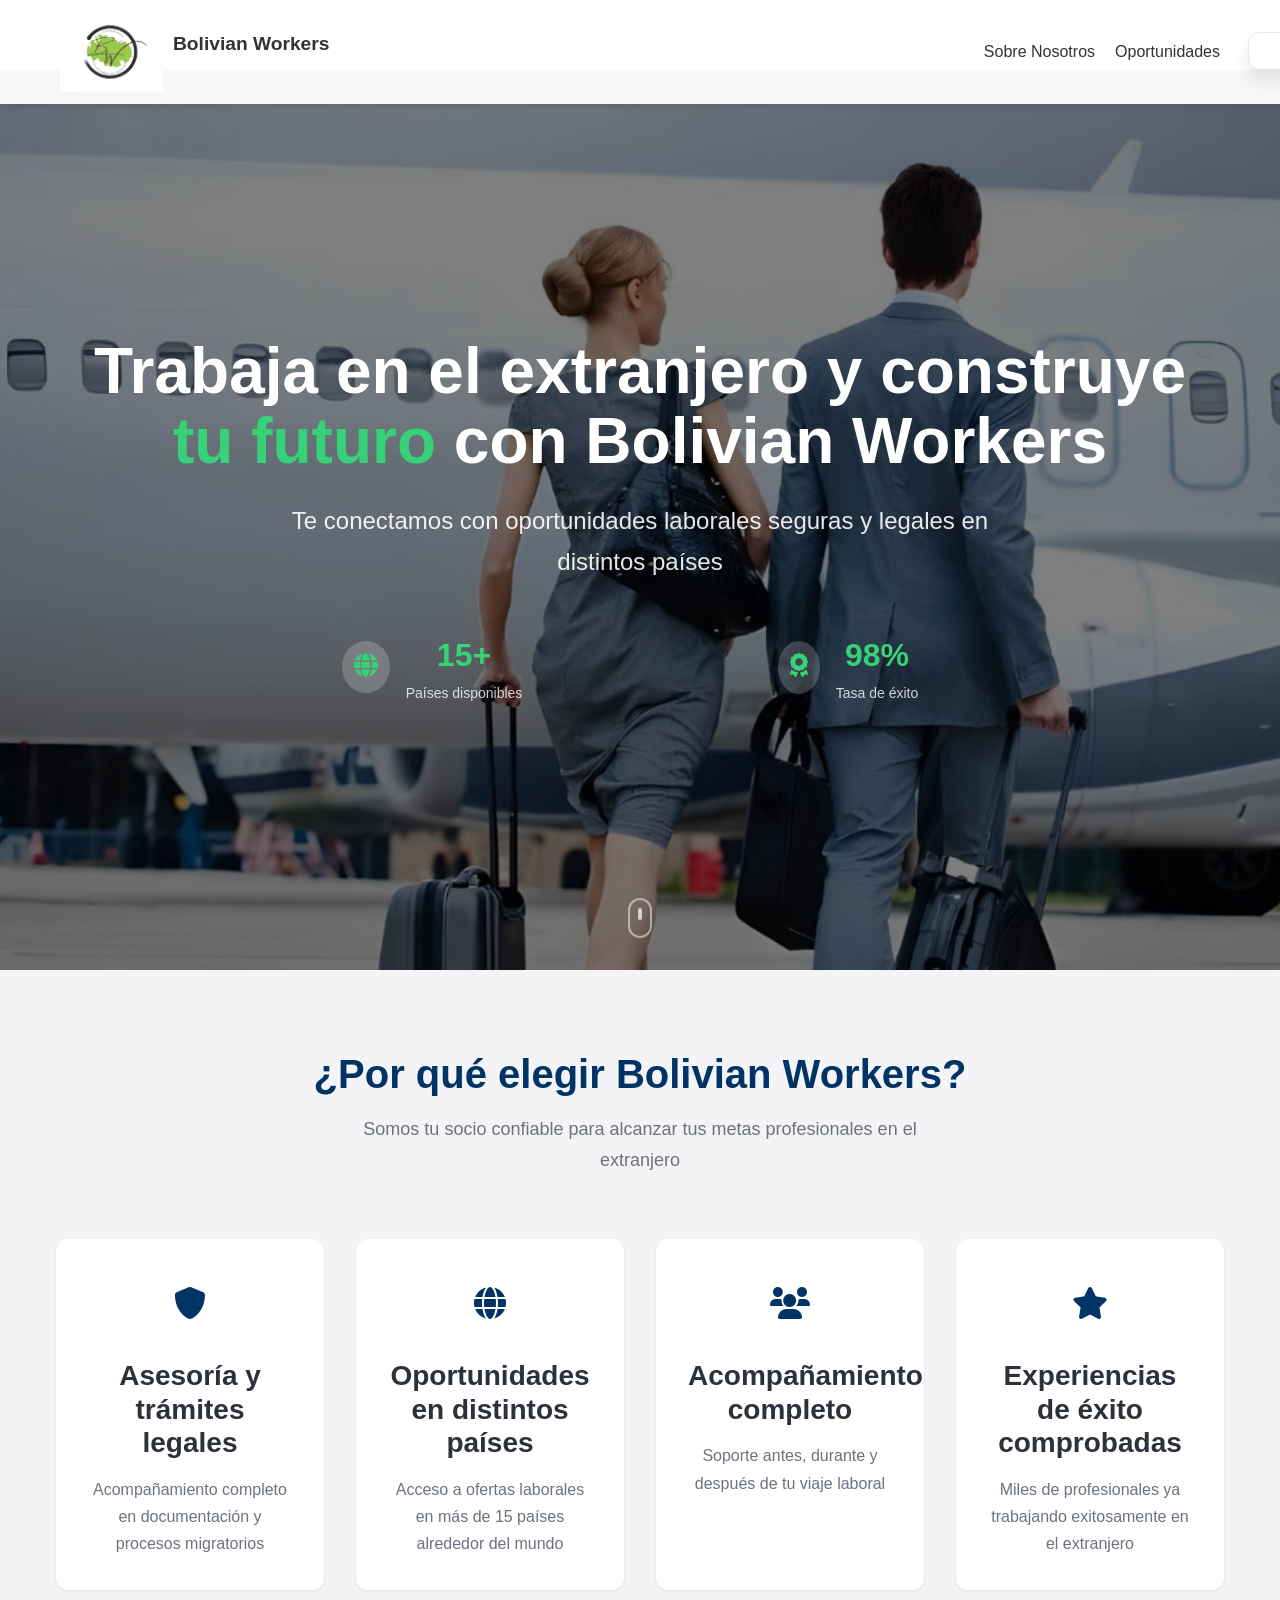
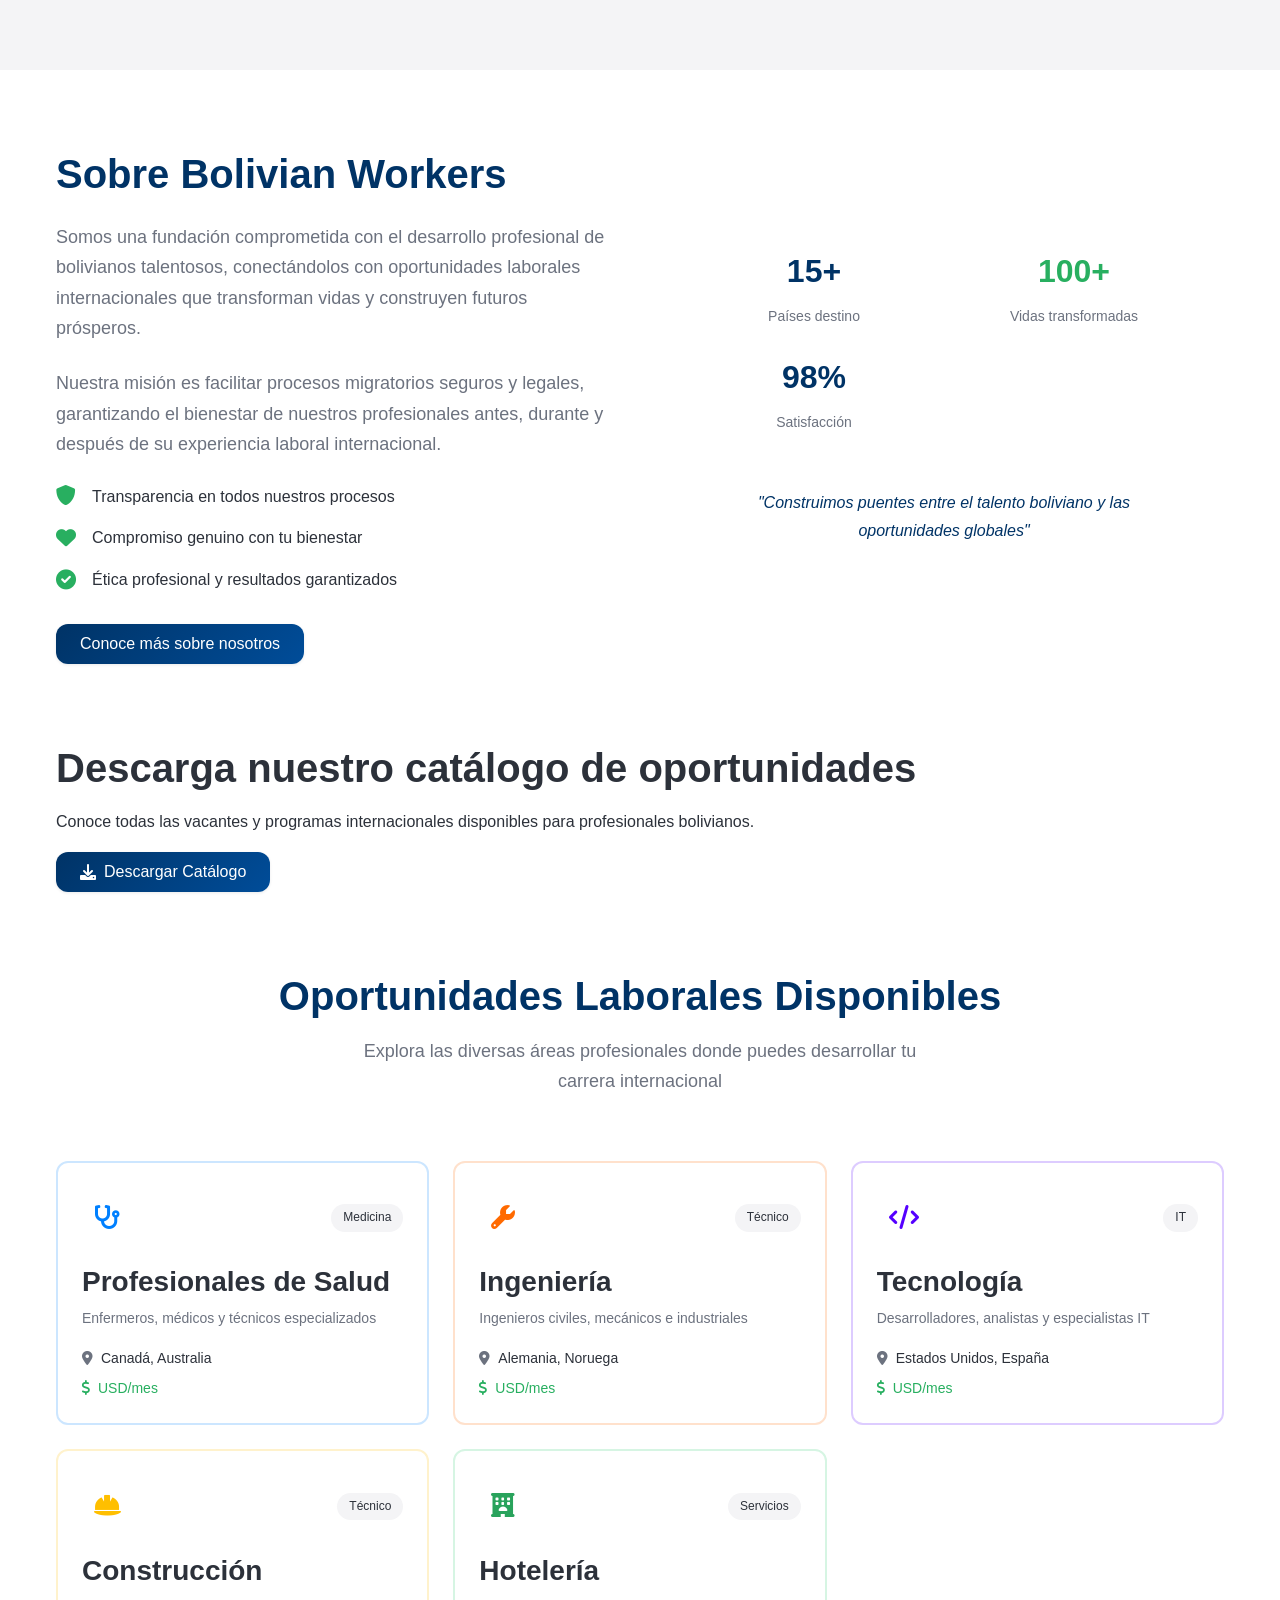
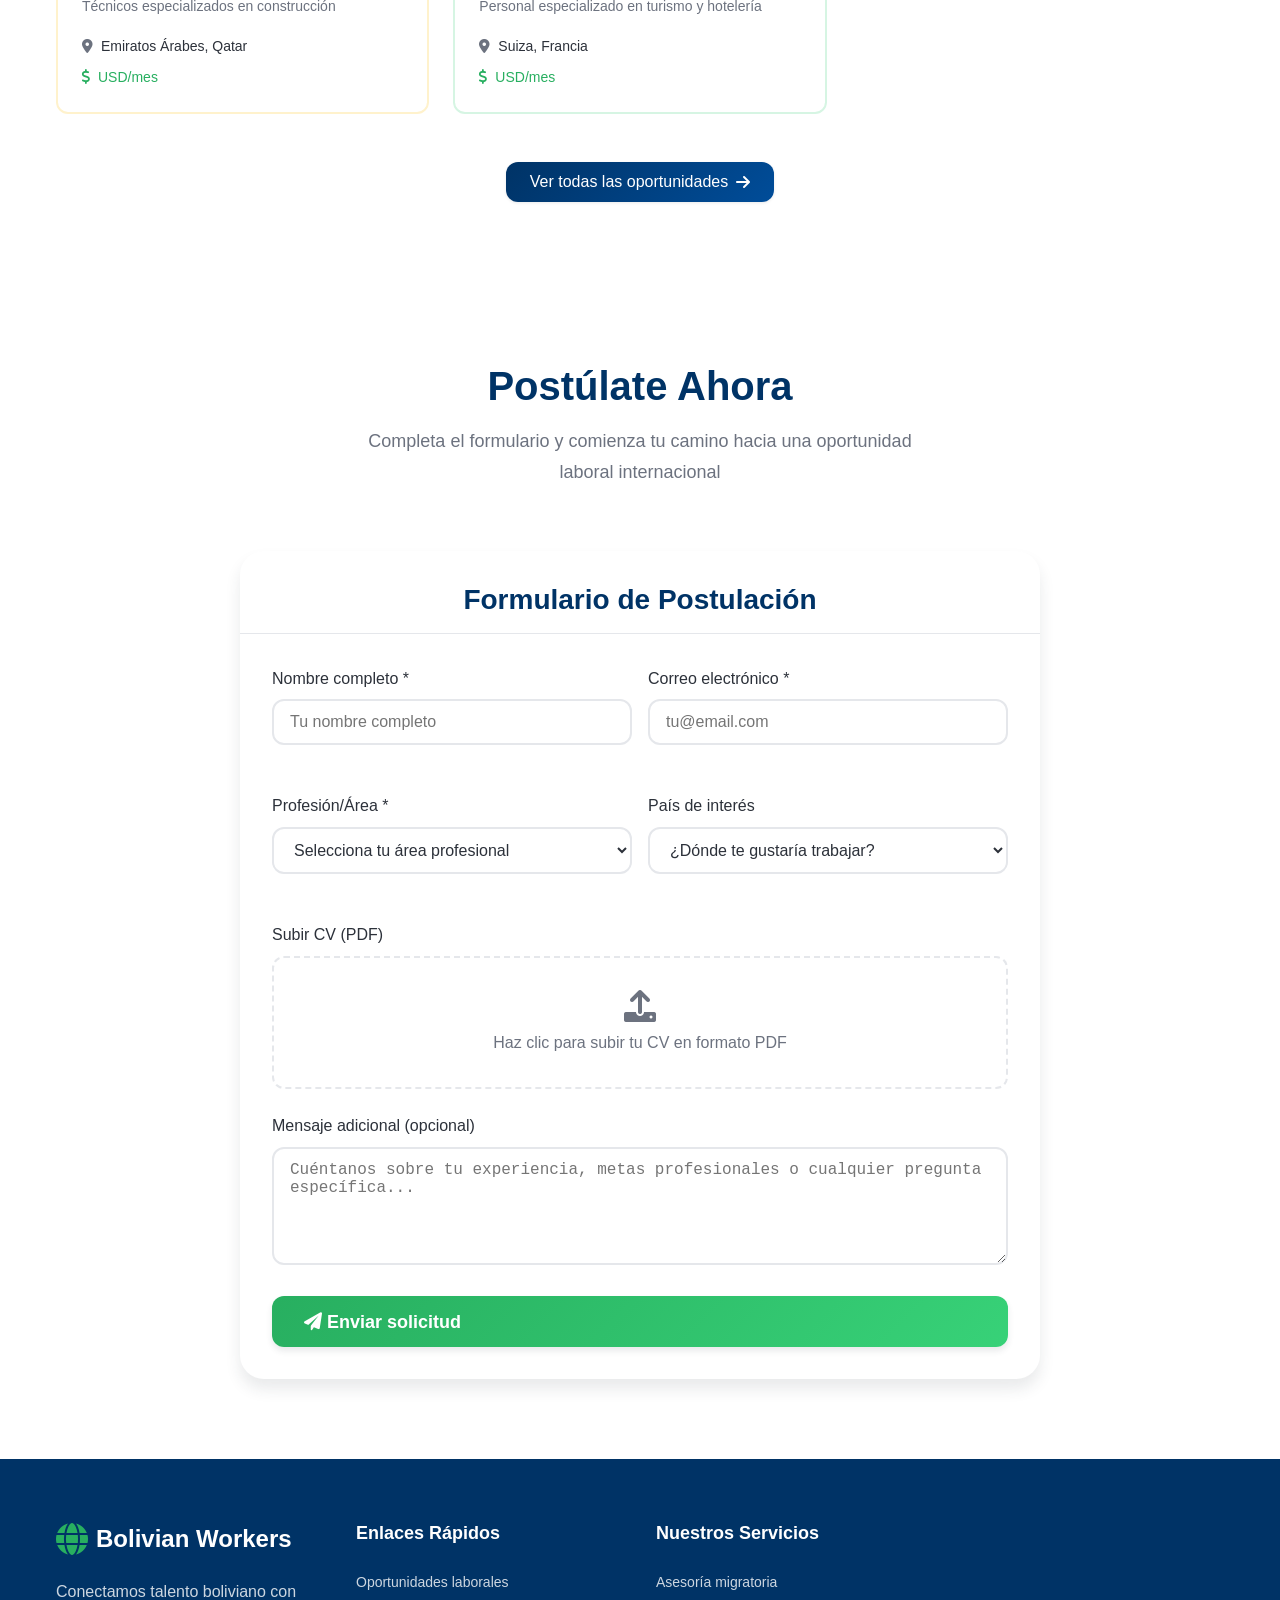
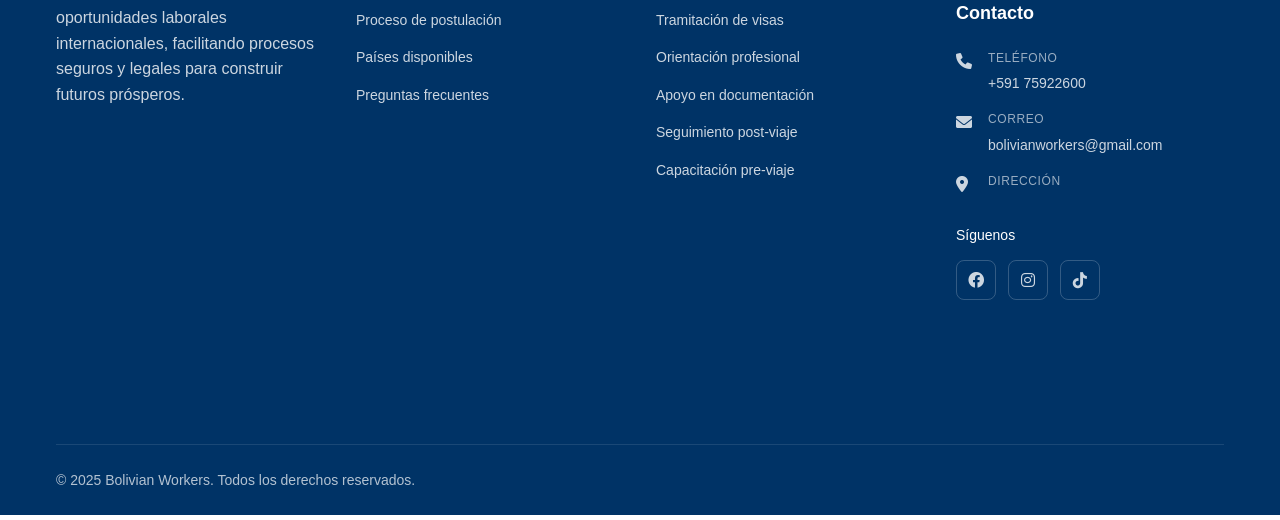
==== commit c0e4c51c: "nuevo" ====
--- a/index.html
+++ b/index.html
@@ -192,6 +192,15 @@
             </div>
         </div>
     </section>
+    <section class="download-catalog">
+    <div class="container">
+        <h2>Descarga nuestro catálogo de oportunidades</h2>
+        <p>Conoce todas las vacantes y programas internacionales disponibles para profesionales bolivianos.</p>
+        <a href="docs/catalogo bolivian workers.pdf" download class="btn btn-primary">
+            <i class="fas fa-download"></i> Descargar Catálogo
+        </a>
+    </div>
+</section>
 
     <!-- Job Previews Section -->
     <section class="jobs">
@@ -315,6 +324,8 @@
                 </button>
             </div>
         </div>
+        <!-- Sección para descargar catálogo -->
+
     </section>
 
     
@@ -522,7 +533,7 @@
         </div>
     </div>
 
-    <script src="script.js">
+    <script>
         document.addEventListener('DOMContentLoaded', () => {
     const hamburger = document.querySelector('.hamburger');
     const navMenu = document.querySelector('.nav-menu');
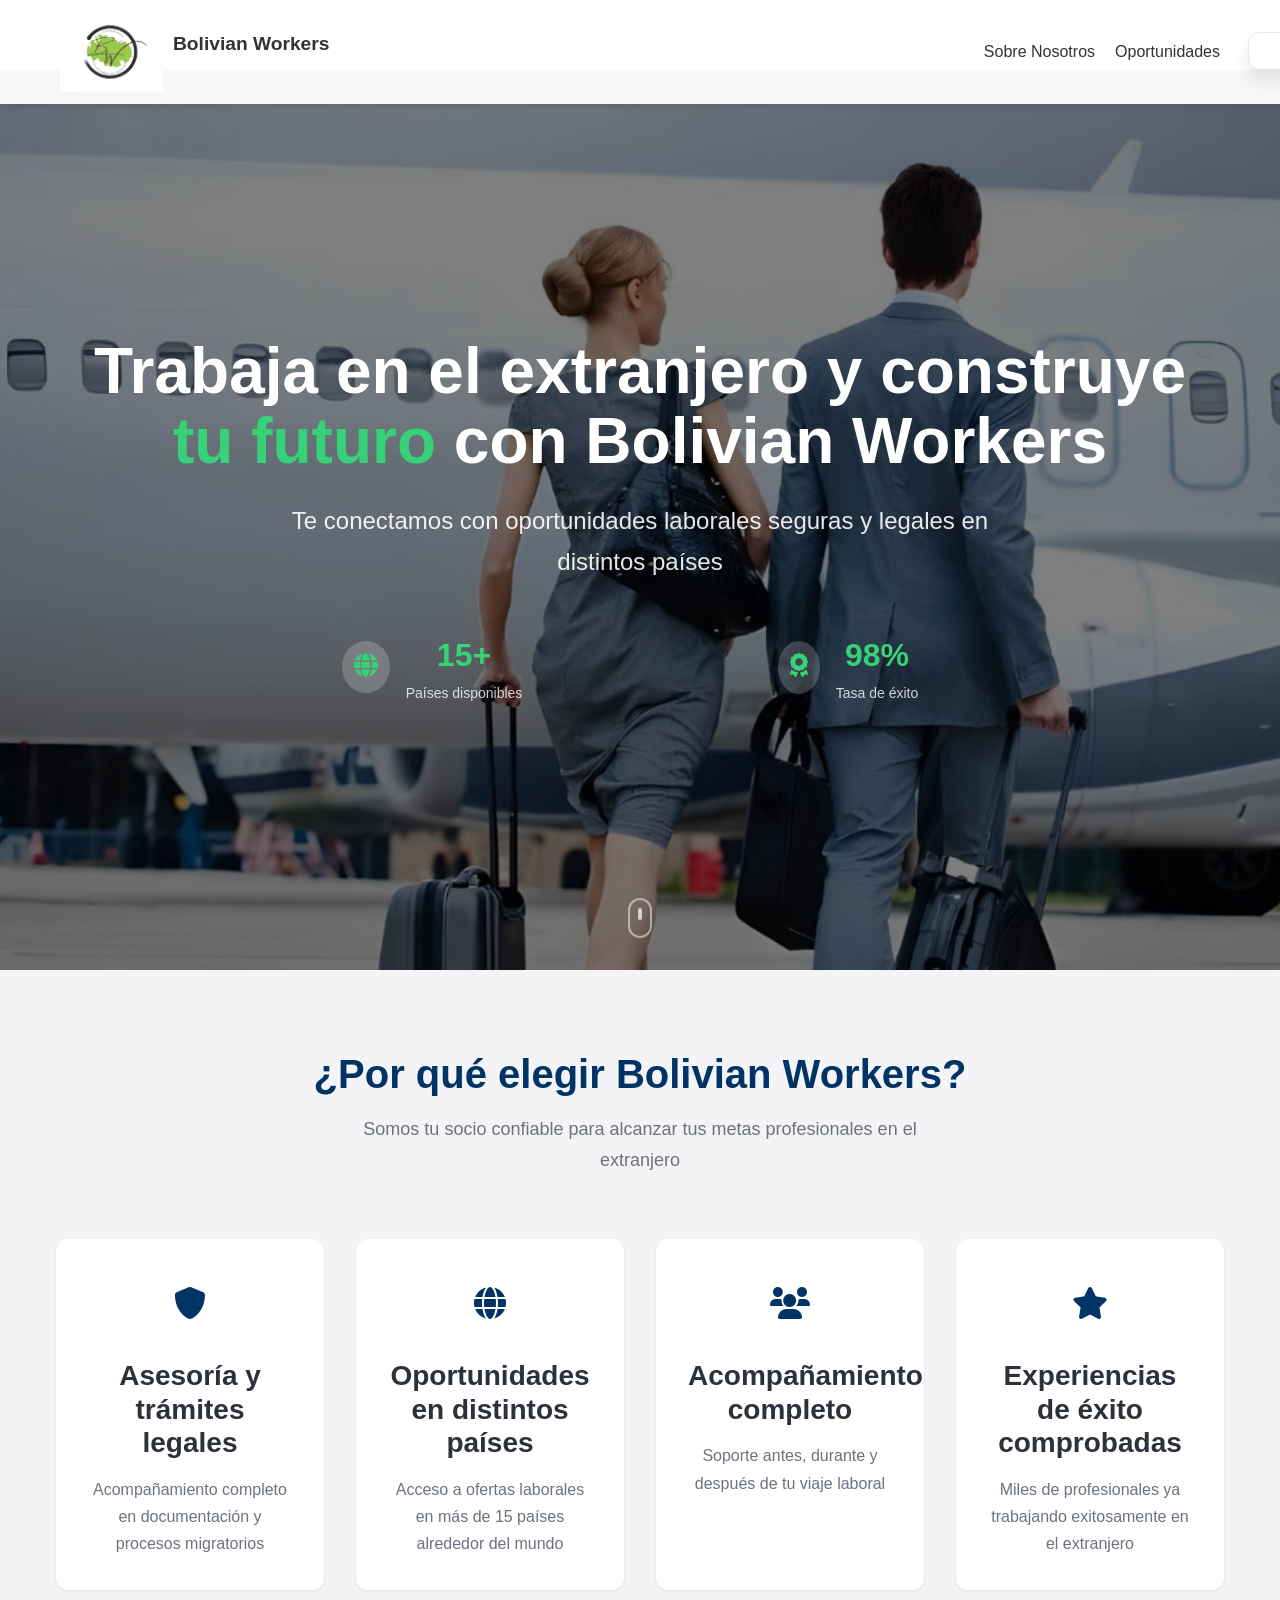
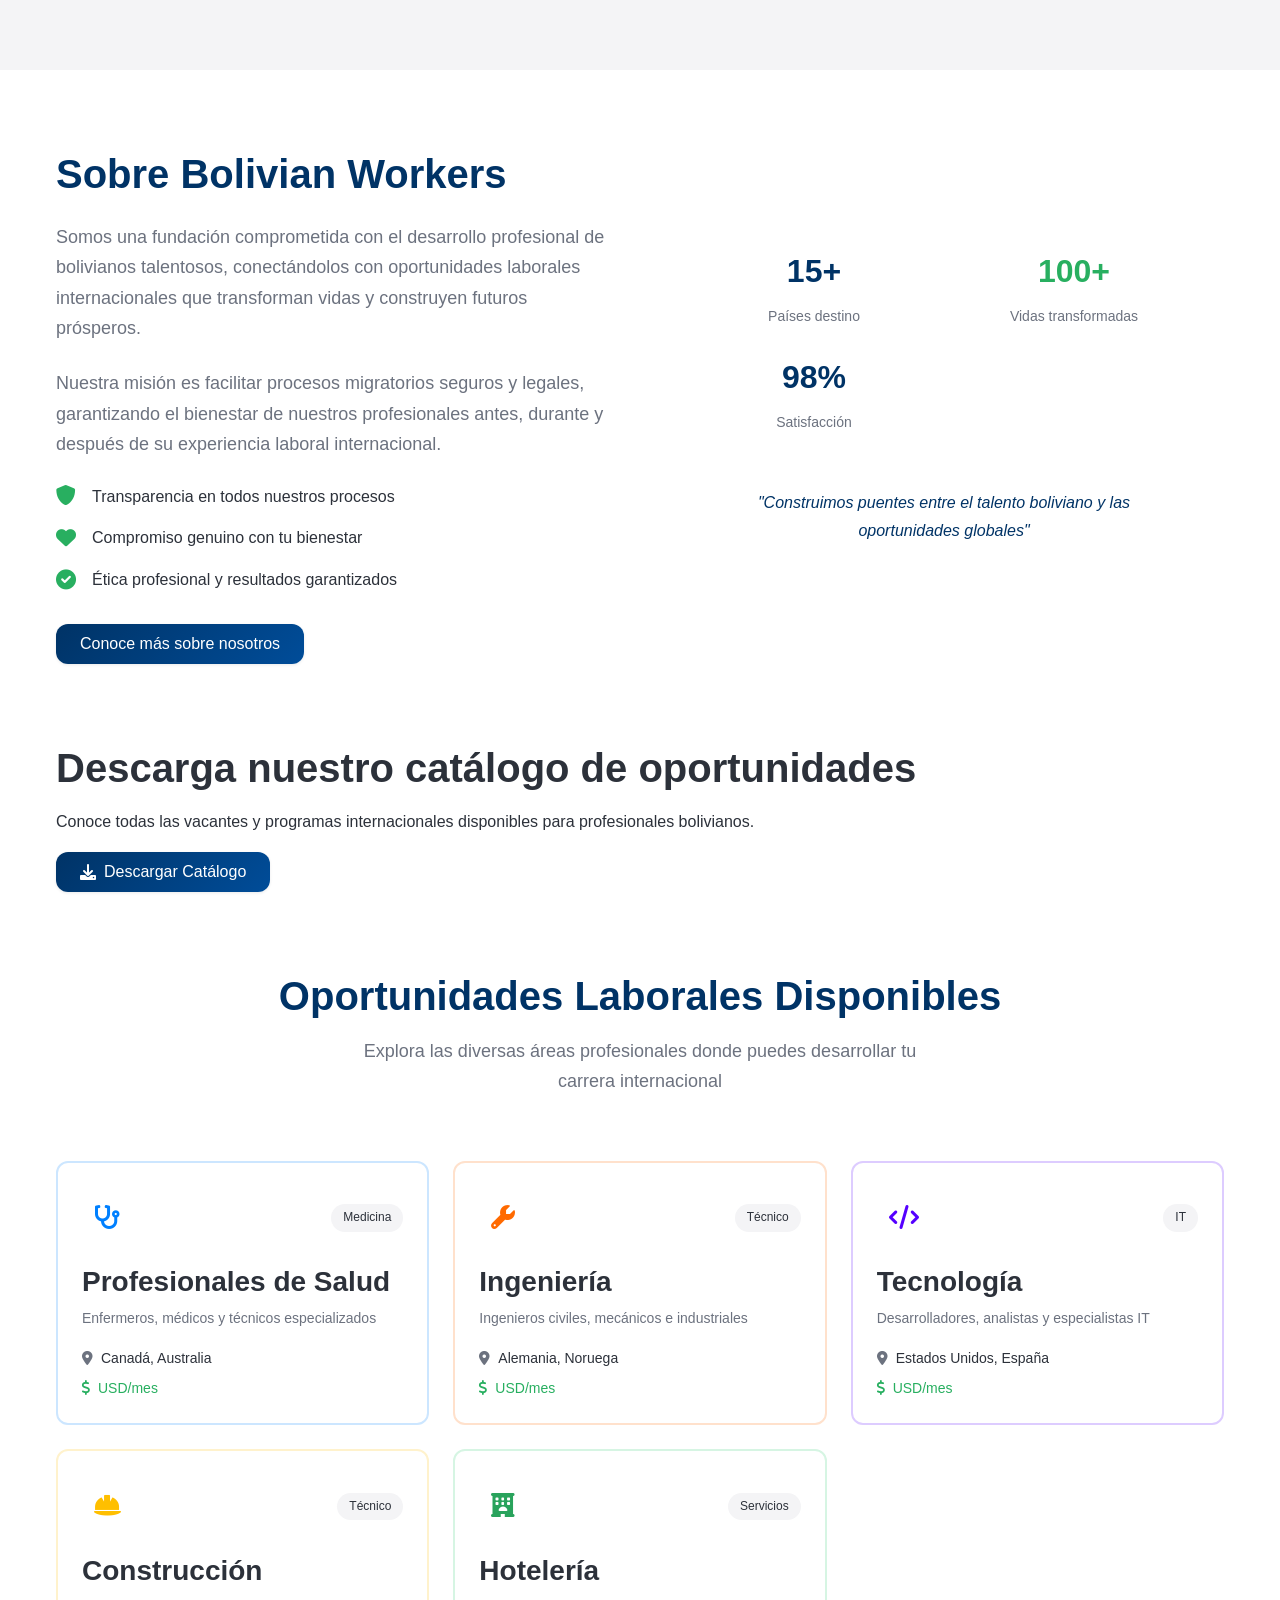
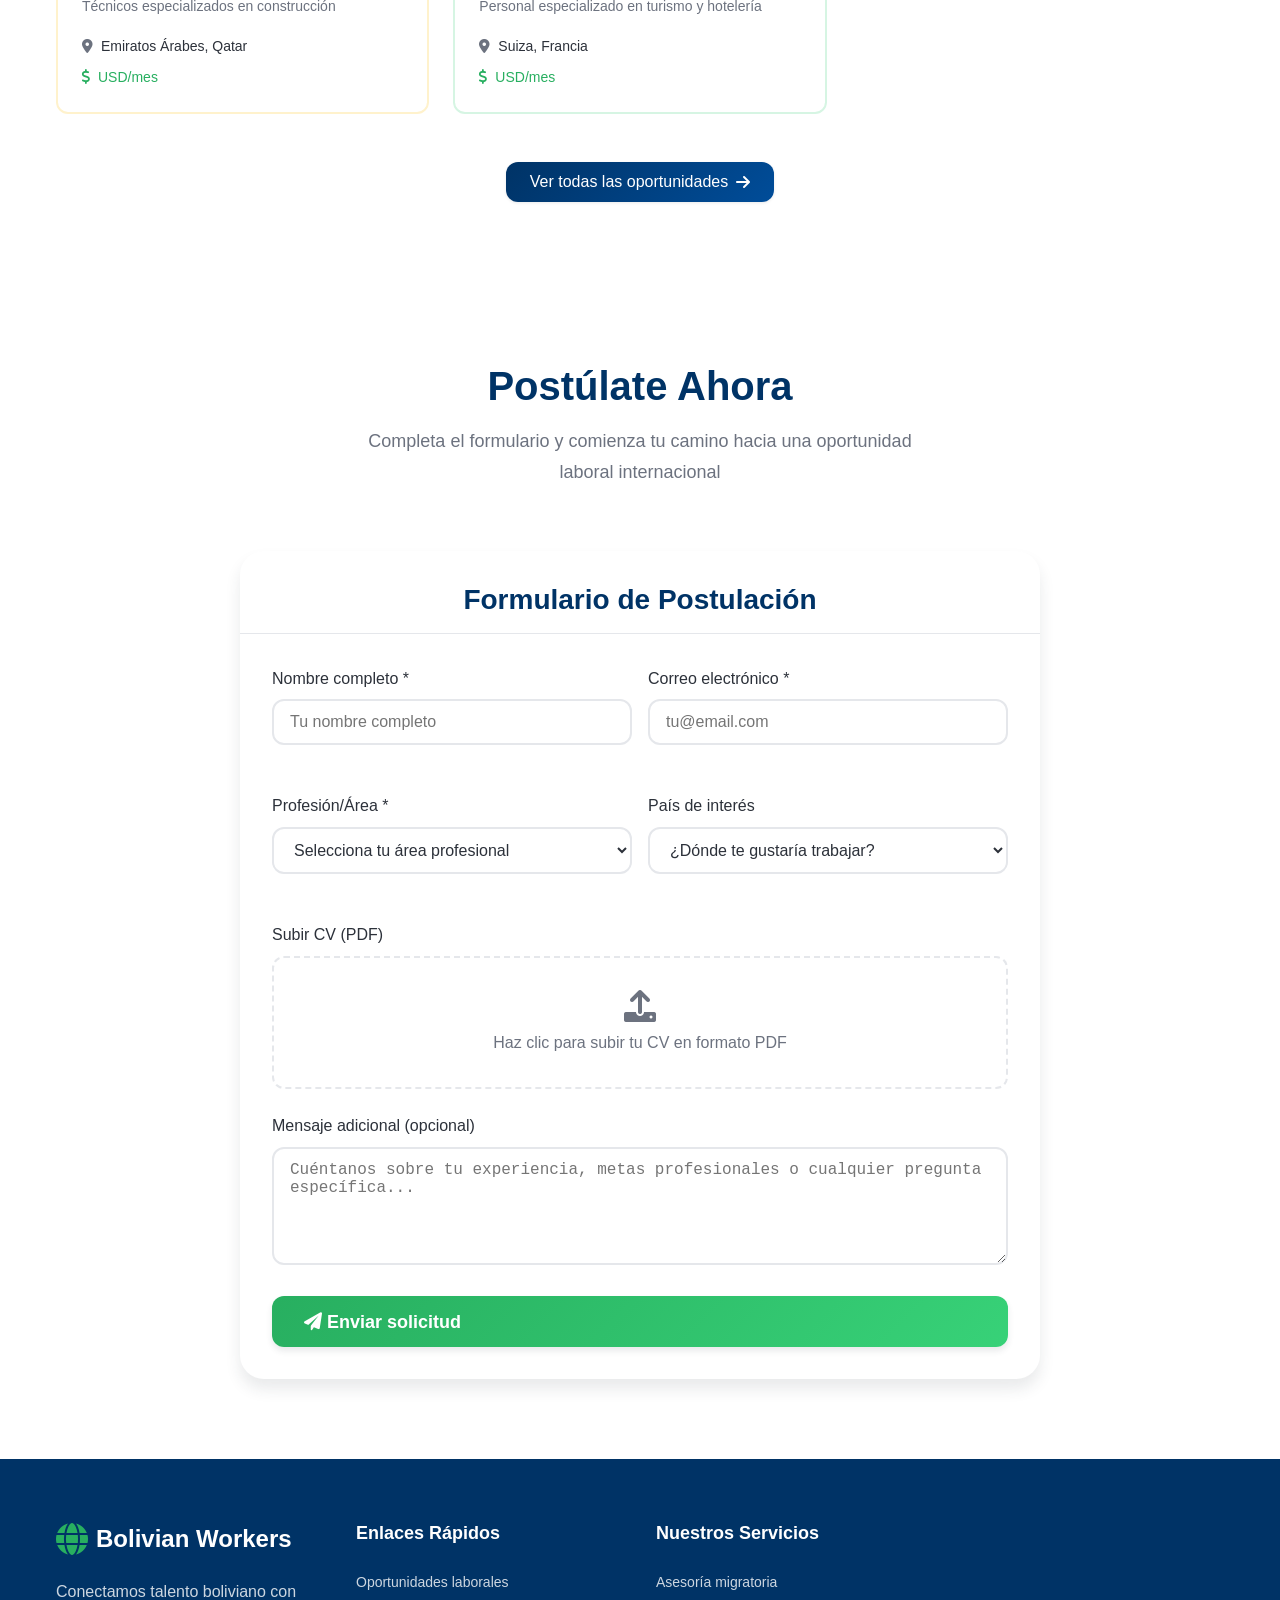
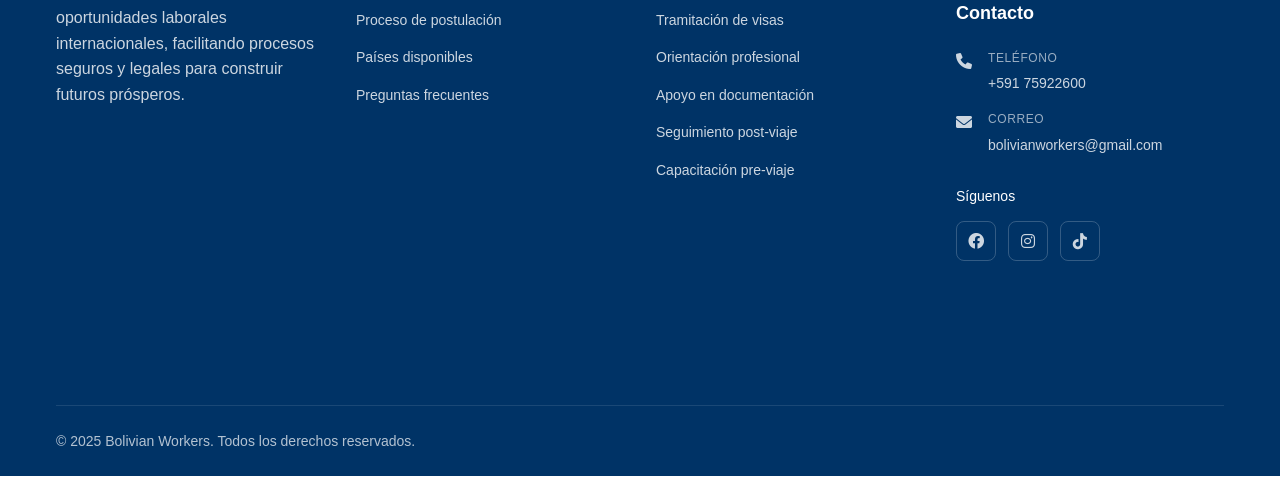
==== commit 5d74f2bf: "nuevo" ====
--- a/index.html
+++ b/index.html
@@ -196,7 +196,7 @@
     <div class="container">
         <h2>Descarga nuestro catálogo de oportunidades</h2>
         <p>Conoce todas las vacantes y programas internacionales disponibles para profesionales bolivianos.</p>
-        <a href="docs/catalogo bolivian workers.pdf" download class="btn btn-primary">
+        <a href="docs/catalogo bolivian workers1.pdf" download class="btn btn-primary">
             <i class="fas fa-download"></i> Descargar Catálogo
         </a>
     </div>
@@ -486,13 +486,7 @@
                             </div>
                         </a>
 
-                        <a href="https://maps.google.com" class="contact-item">
-                            <i class="fas fa-map-marker-alt"></i>
-                            <div>
-                                <div class="contact-label">Dirección</div>
-                                <div class="contact-value"></div>
-                            </div>
-                        </a>
+                  
                     </div>
 
                     <!-- Social Links -->
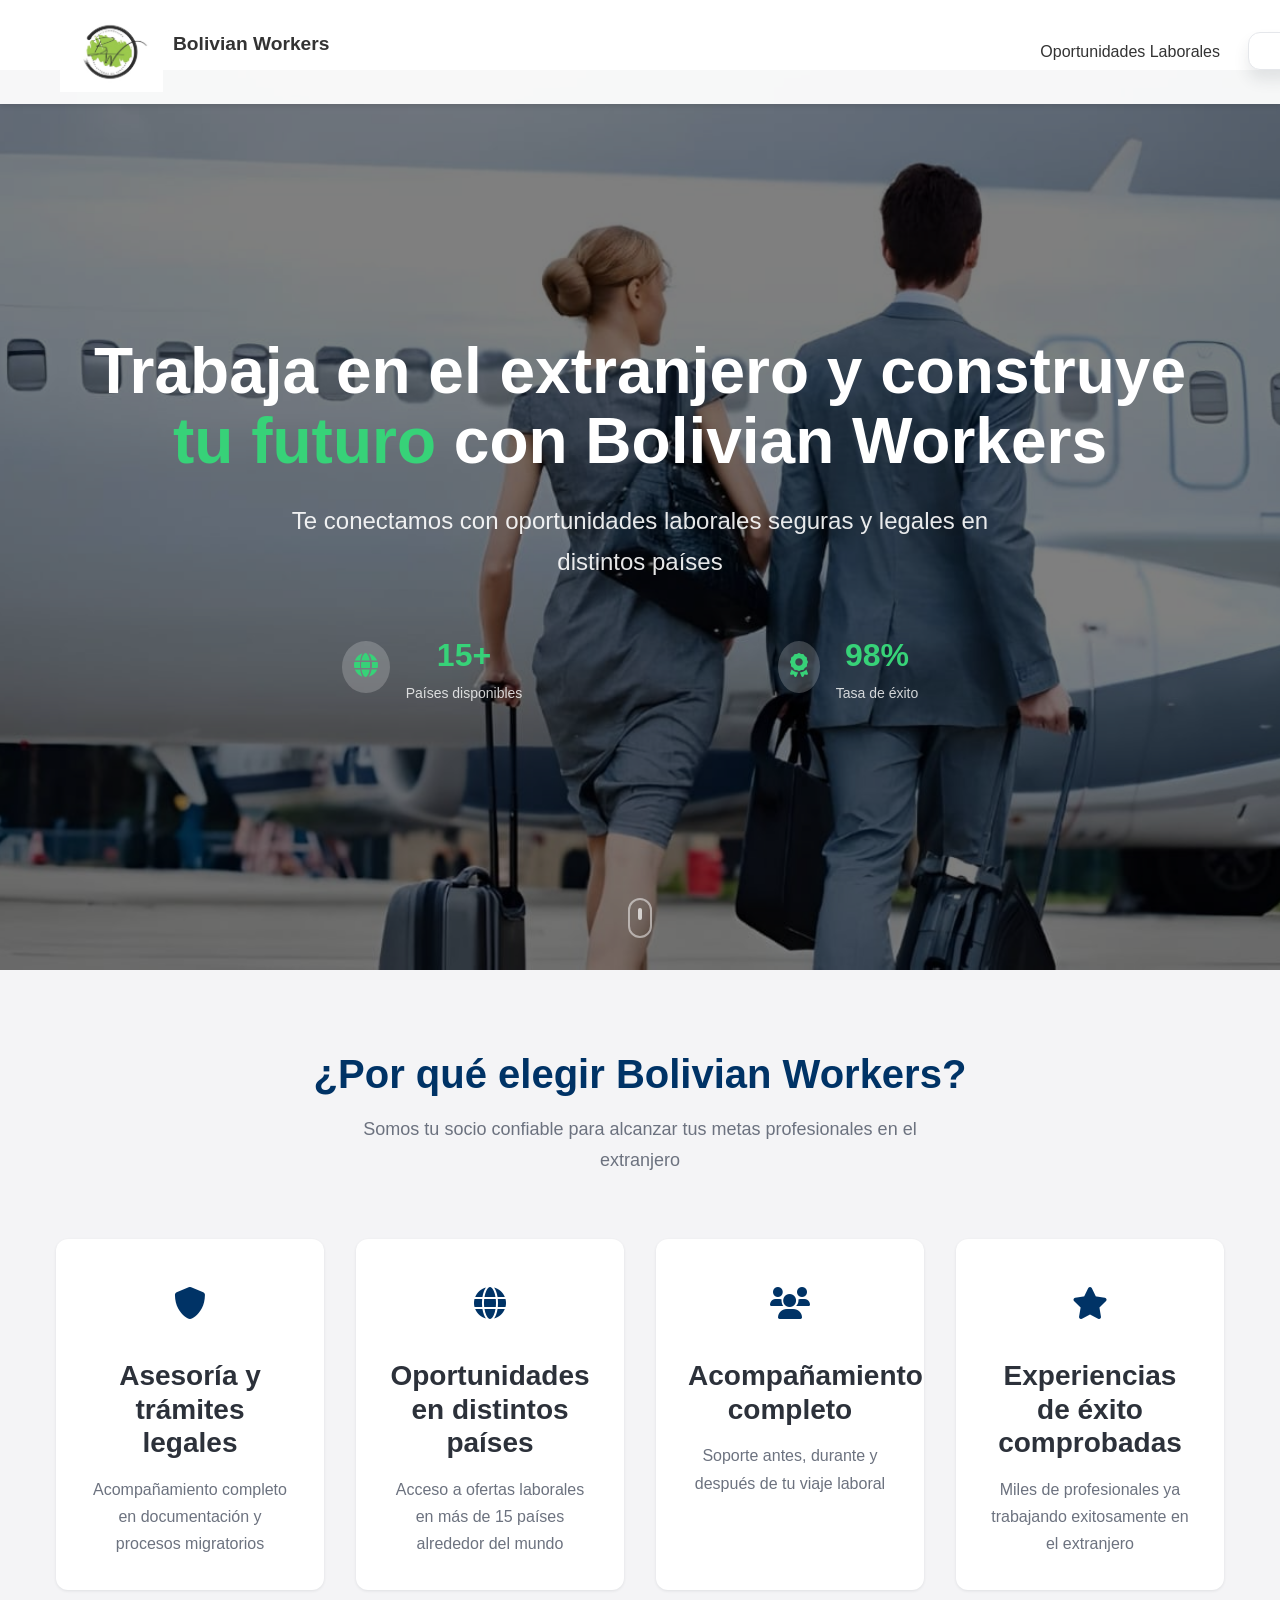
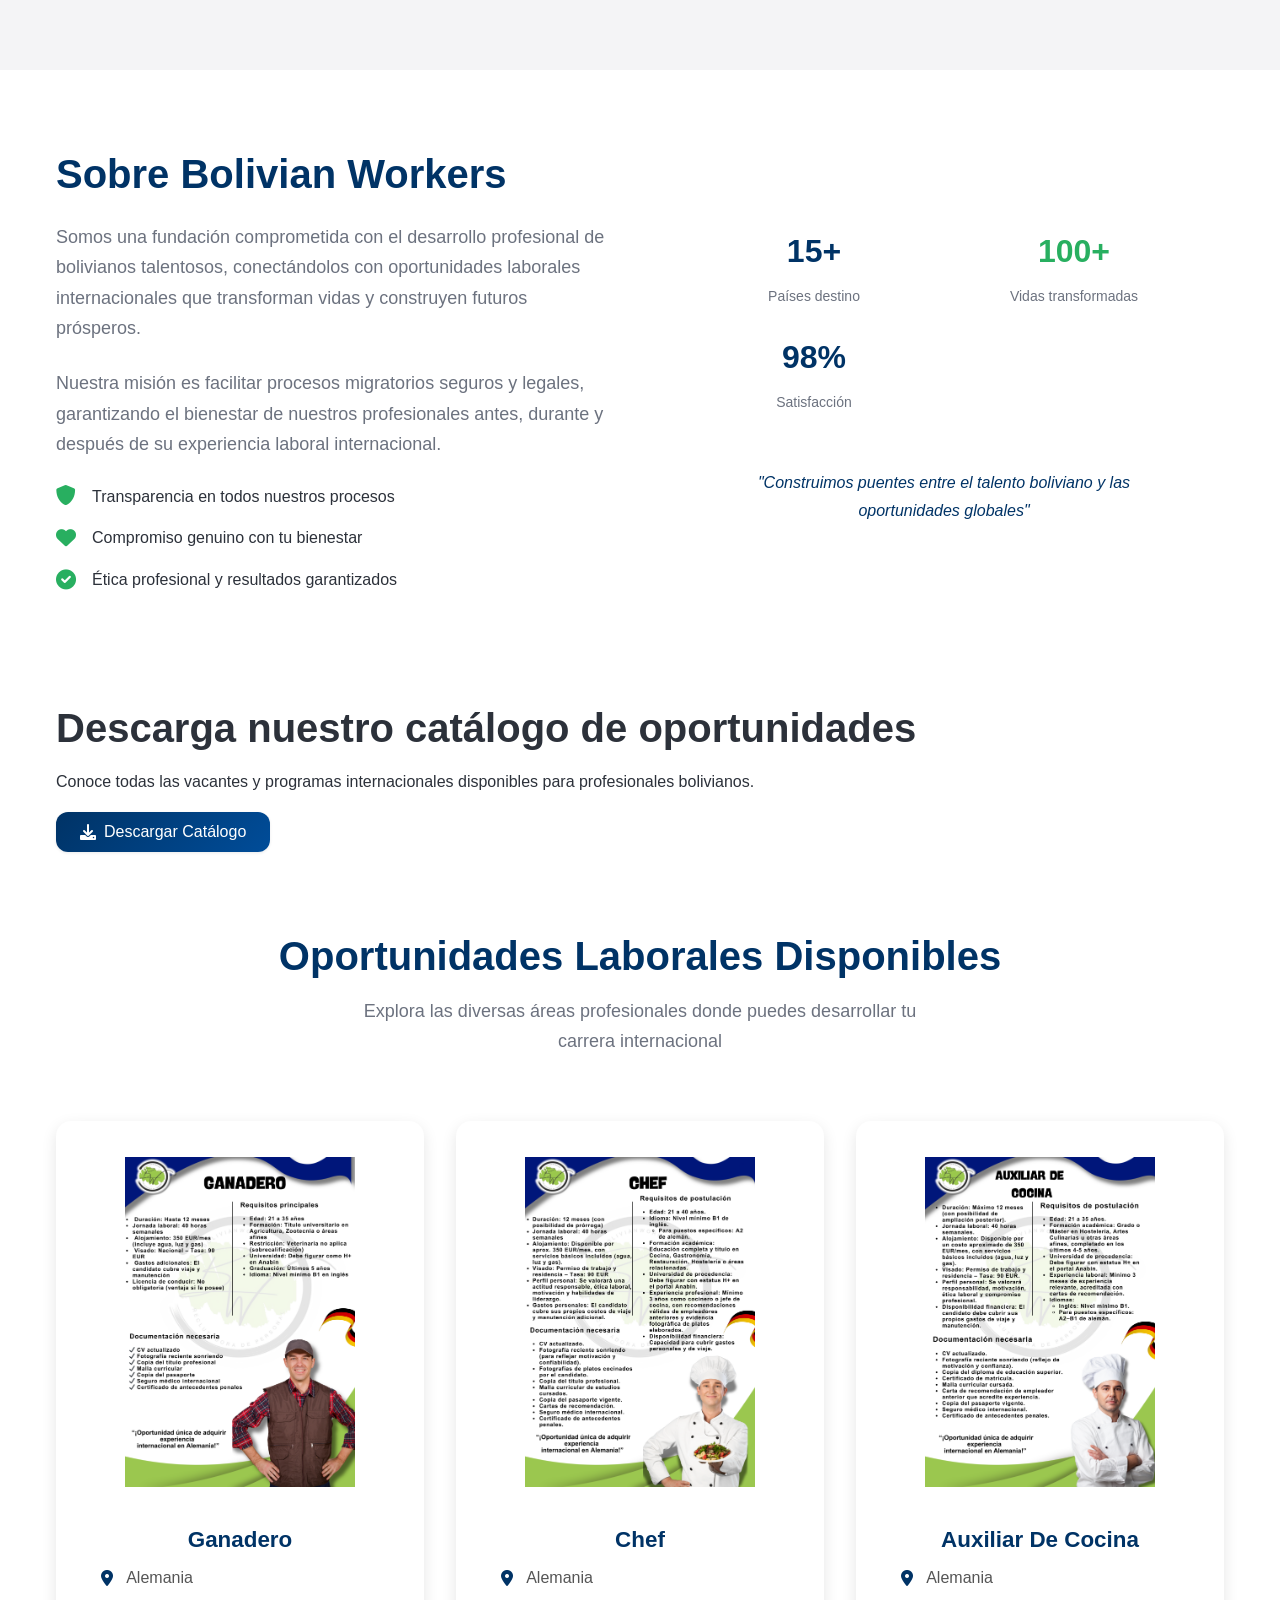
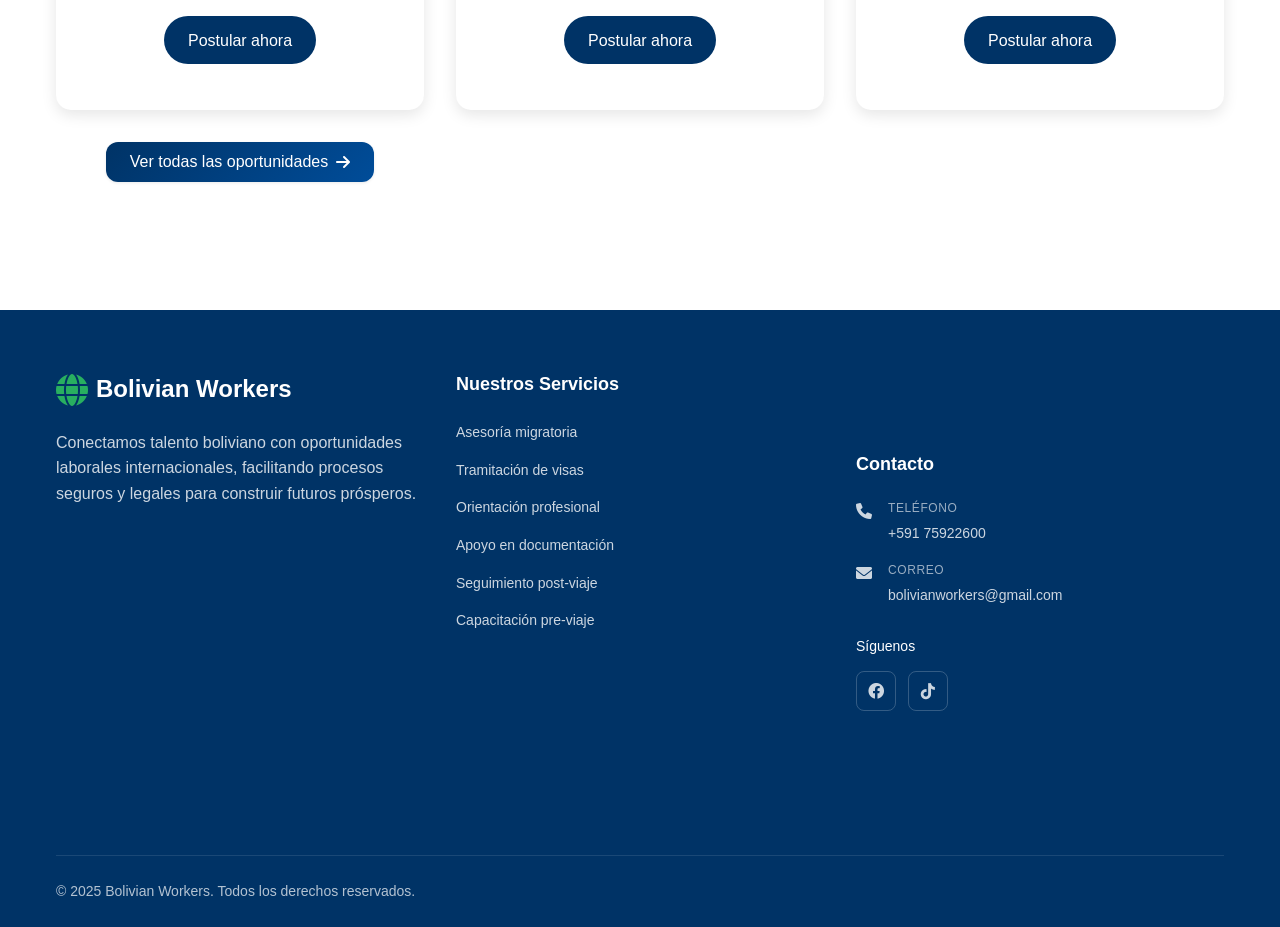
==== commit b28fed00: "prueba" ====
--- a/index.html
+++ b/index.html
@@ -34,8 +34,8 @@
         <!-- Menu -->
         <nav class="nav-menu">
             <ul>
-                <li><a href="#about">Sobre Nosotros</a></li>
-                <li><a href="#jobs">Oportunidades</a></li>
+                <!--<li><a href="#about">Sobre Nosotros</a></li>-->
+                <li><a href="op.html">Oportunidades Laborales</a></li>
             </ul>
         </nav>
     </div>
@@ -163,9 +163,7 @@
                         </div>
                     </div>
 
-                    <button class="btn btn-primary">
-                        Conoce más sobre nosotros
-                    </button>
+                   
                 </div>
 
                 <div class="about-stats">
@@ -202,231 +200,65 @@
     </div>
 </section>
 
-    <!-- Job Previews Section -->
-    <section class="jobs">
-        <div class="container">
-            <div class="section-header">
-                <h2>Oportunidades Laborales Disponibles</h2>
-                <p>Explora las diversas áreas profesionales donde puedes desarrollar tu carrera internacional</p>
-            </div>
-
-            <div class="jobs-grid">
-                <div class="job-card health">
-                    <div class="job-header">
-                        <div class="job-icon">
-                            <i class="fas fa-stethoscope"></i>
-                        </div>
-                        <span class="job-category">Medicina</span>
-                    </div>
-                    <h3>Profesionales de Salud</h3>
-                    <p>Enfermeros, médicos y técnicos especializados</p>
-                    <div class="job-details">
-                        <div class="job-location">
-                            <i class="fas fa-map-marker-alt"></i>
-                            <span>Canadá, Australia</span>
-                        </div>
-                        <div class="job-salary">
-                            <i class="fas fa-dollar-sign"></i>
-                            <span>USD/mes</span>
-                        </div>
-                    </div>
-                </div>
-
-                <div class="job-card engineering">
-                    <div class="job-header">
-                        <div class="job-icon">
-                            <i class="fas fa-wrench"></i>
-                        </div>
-                        <span class="job-category">Técnico</span>
-                    </div>
-                    <h3>Ingeniería</h3>
-                    <p>Ingenieros civiles, mecánicos e industriales</p>
-                    <div class="job-details">
-                        <div class="job-location">
-                            <i class="fas fa-map-marker-alt"></i>
-                            <span>Alemania, Noruega</span>
-                        </div>
-                        <div class="job-salary">
-                            <i class="fas fa-dollar-sign"></i>
-                            <span>USD/mes</span>
-                        </div>
-                    </div>
-                </div>
-
-                <div class="job-card tech">
-                    <div class="job-header">
-                        <div class="job-icon">
-                            <i class="fas fa-code"></i>
-                        </div>
-                        <span class="job-category">IT</span>
-                    </div>
-                    <h3>Tecnología</h3>
-                    <p>Desarrolladores, analistas y especialistas IT</p>
-                    <div class="job-details">
-                        <div class="job-location">
-                            <i class="fas fa-map-marker-alt"></i>
-                            <span>Estados Unidos, España</span>
-                        </div>
-                        <div class="job-salary">
-                            <i class="fas fa-dollar-sign"></i>
-                            <span>USD/mes</span>
-                        </div>
-                    </div>
-                </div>
-
-                <div class="job-card construction">
-                    <div class="job-header">
-                        <div class="job-icon">
-                            <i class="fas fa-hard-hat"></i>
-                        </div>
-                        <span class="job-category">Técnico</span>
-                    </div>
-                    <h3>Construcción</h3>
-                    <p>Técnicos especializados en construcción</p>
-                    <div class="job-details">
-                        <div class="job-location">
-                            <i class="fas fa-map-marker-alt"></i>
-                            <span>Emiratos Árabes, Qatar</span>
-                        </div>
-                        <div class="job-salary">
-                            <i class="fas fa-dollar-sign"></i>
-                            <span>USD/mes</span>
-                        </div>
-                    </div>
-                </div>
-
-                <div class="job-card hospitality">
-                    <div class="job-header">
-                        <div class="job-icon">
-                            <i class="fas fa-hotel"></i>
-                        </div>
-                        <span class="job-category">Servicios</span>
-                    </div>
-                    <h3>Hotelería</h3>
-                    <p>Personal especializado en turismo y hotelería</p>
-                    <div class="job-details">
-                        <div class="job-location">
-                            <i class="fas fa-map-marker-alt"></i>
-                            <span>Suiza, Francia</span>
-                        </div>
-                        <div class="job-salary">
-                            <i class="fas fa-dollar-sign"></i>
-                            <span> USD/mes</span>
-                        </div>
-                    </div>
-                </div>
-            </div>
-
-            <div class="jobs-cta">
-                <button class="btn btn-primary">
-                    <span>Ver todas las oportunidades</span>
-                    <i class="fas fa-arrow-right"></i>
-                </button>
-            </div>
-        </div>
-        <!-- Sección para descargar catálogo -->
-
-    </section>
-
-    
-    <!-- Contact Form Section -->
-    <section id="contact" class="contact">
-        <div class="container">
-            <div class="section-header">
-                <h2>Postúlate Ahora</h2>
-                <p>Completa el formulario y comienza tu camino hacia una oportunidad laboral internacional</p>
-            </div>
-
-            <div class="contact-form-container">
-                <div class="form-header">
-                    <h3>Formulario de Postulación</h3>
-                </div>
-                
-                <form id="applicationForm" class="contact-form">
-                    <div class="form-row">
-                        <div class="form-group">
-                            <label for="name">Nombre completo *</label>
-                            <input type="text" id="name" name="name" placeholder="Tu nombre completo" required>
-                        </div>
-
-                        <div class="form-group">
-                            <label for="email">Correo electrónico *</label>
-                            <input type="email" id="email" name="email" placeholder="tu@email.com" required>
-                        </div>
-                    </div>
-
-                    <div class="form-row">
-                        <div class="form-group">
-                            <label for="profession">Profesión/Área *</label>
-                            <select id="profession" name="profession" required>
-                                <option value="">Selecciona tu área profesional</option>
-                                <option value="medicina">Medicina/Enfermería</option>
-                                <option value="ingenieria">Ingeniería</option>
-                                <option value="tecnologia">Tecnología/IT</option>
-                                <option value="construccion">Construcción</option>
-                                <option value="hoteleria">Hotelería/Turismo</option>
-                                <option value="educacion">Educación</option>
-                                <option value="finanzas">Finanzas</option>
-                                <option value="arquitectura">Arquitectura</option>
-                                <option value="otro">Otro</option>
-                            </select>
-                        </div>
-
-                        <div class="form-group">
-                            <label for="country">País de interés</label>
-                            <select id="country" name="country">
-                                <option value="">¿Dónde te gustaría trabajar?</option>
-                                <option value="canada">Canadá</option>
-                                <option value="usa">Estados Unidos</option>
-                                <option value="alemania">Alemania</option>
-                                <option value="noruega">Noruega</option>
-                                <option value="espana">España</option>
-                                <option value="francia">Francia</option>
-                                <option value="suiza">Suiza</option>
-                                <option value="australia">Australia</option>
-                                <option value="emiratos">Emiratos Árabes</option>
-                                <option value="qatar">Qatar</option>
-                                <option value="reino_unido">Reino Unido</option>
-                                <option value="paises_bajos">Países Bajos</option>
-                                <option value="suecia">Suecia</option>
-                                <option value="dinamarca">Dinamarca</option>
-                                <option value="otro">Otro</option>
-                            </select>
-                        </div>
-                    </div>
-
-                    <div class="form-group">
-                        <label for="cv">Subir CV (PDF)</label>
-                        <div class="file-upload" onclick="document.getElementById('cv').click()">
-                            <input type="file" id="cv" name="cv" accept=".pdf" style="display: none;">
-                            <div class="upload-content">
-                                <i class="fas fa-upload"></i>
-                                <span id="file-name">Haz clic para subir tu CV en formato PDF</span>
-                            </div>
-                        </div>
-                    </div>
-
-                    <div class="form-group">
-                        <label for="message">Mensaje adicional (opcional)</label>
-                        <textarea id="message" name="message" rows="5" placeholder="Cuéntanos sobre tu experiencia, metas profesionales o cualquier pregunta específica..."></textarea>
-                    </div>
-
-                  
-
-                    <button type="submit" class="btn btn-hero submit-btn">
-                        <span class="btn-text">
-                            <i class="fas fa-paper-plane"></i>
-                            Enviar solicitud
-                        </span>
-                        <span class="btn-loading" style="display: none;">
-                            <i class="fas fa-spinner fa-spin"></i>
-                            Enviando solicitud...
-                        </span>
-                    </button>
-                </form>
-            </div>
-        </div>
-    </section>
+   <!-- Job Previews Section -->
+<section class="jobs">
+    <div class="container">
+        <div class="section-header">
+            <h2>Oportunidades Laborales Disponibles</h2>
+            <p>Explora las diversas áreas profesionales donde puedes desarrollar tu carrera internacional</p>
+        </div>
+
+      <div class="jobs-grid">
+
+            <!-- Ganadero -->
+            <div class="job-card">
+                <img src="img/3.png" alt="Trabajo Ganadero" class="job-image">
+                <div class="job-content">
+                    <h3>Ganadero</h3>
+                    <div class="job-location">
+                        <i class="fas fa-map-marker-alt"></i> Alemania
+                    </div>
+                     <a href="https://wa.me/59175922600" class="btn-apply" target="_blank"> Postular ahora</a>
+                </div>
+            </div>
+            <!-- Auxiliar de cocina -->
+            <div class="job-card">
+                <img src="img/4.png" alt="Auxiliar de cocina" class="job-image">
+                <div class="job-content">
+                    <h3>Chef</h3>
+                    <div class="job-location">
+                        <i class="fas fa-map-marker-alt"></i> Alemania
+                    </div>
+                     <a href="https://wa.me/59175922600" class="btn-apply" target="_blank"> Postular ahora</a>
+                </div>
+            </div>
+           <div class="job-card">
+                <img src="img/5.png" alt="Chef" class="job-image">
+                <div class="job-content">
+                    <h3>Auxiliar De Cocina</h3>
+                    <div class="job-location">
+                        <i class="fas fa-map-marker-alt"></i> Alemania
+                    </div>
+                     <a href="https://wa.me/59175922600" class="btn-apply" target="_blank"> Postular ahora</a>
+                </div>
+            </div>
+
+
+    
+
+        <!-- Call to Action -->
+       <div class="jobs-cta">
+    <a href="op.html" class="btn btn-primary">
+        <span>Ver todas las oportunidades</span>
+        <i class="fas fa-arrow-right"></i>
+    </a>
+</div>
+
+    </div>
+</section>
+
+    
+    
 
     <!-- Footer -->
     <footer class="footer">
@@ -444,16 +276,6 @@
                  
                 </div>
 
-                <div class="footer-section links">
-                    <h4>Enlaces Rápidos</h4>
-                    <ul>
-                        <li><a href="#opportunities">Oportunidades laborales</a></li>
-                        <li><a href="#process">Proceso de postulación</a></li>
-                        <li><a href="#countries">Países disponibles</a></li>
-                        <li><a href="#faq">Preguntas frecuentes</a></li>
-                        
-                    </ul>
-                </div>
 
                 <div class="footer-section services">
                     <h4>Nuestros Servicios</h4>
@@ -493,9 +315,8 @@
                     <div class="social-section">
                         <h5>Síguenos</h5>
                         <div class="social-links">
-                            <a href="#" aria-label="Facebook"><i class="fab fa-facebook"></i></a>
-                            <a href="#" aria-label="Instagram"><i class="fab fa-instagram"></i></a>
-                            <a href="#" aria-label="Tiktok"><i class="fab fa-tiktok"></i></a>
+                            <a href="https://www.facebook.com/share/1ZpoDQq2Cg/" aria-label="Facebook"><i class="fab fa-facebook"></i></a>
+                            <a href="https://www.tiktok.com/@bolivian_workers?_t=ZM-90ZvClzwwtn&_r=1" aria-label="Tiktok"><i class="fab fa-tiktok"></i></a>
                         </div>
                     </div>
                 </div>
--- a/styles.css
+++ b/styles.css
@@ -1357,4 +1357,71 @@
 /* Para que el contenido no quede escondido debajo del navbar */
 body {
     padding-top: 70px;
-}+}
+ .jobs-grid {
+            display: grid;
+            grid-template-columns: repeat(auto-fit, minmax(320px, 1fr));
+            gap: 2rem;
+        }
+
+        .job-card {
+            background: #fff;
+            border-radius: 15px;
+            overflow: hidden;
+            box-shadow: 0 5px 15px rgba(0,0,0,0.1);
+            transition: all 0.3s ease;
+        }
+
+        .job-card:hover {
+            transform: translateY(-7px);
+            box-shadow: 0 8px 20px rgba(0,0,0,0.2);
+        }
+
+        .job-image {
+            width: 100%;
+            height: 350px;
+            object-fit: contain; /* Muestra la imagen completa */
+            background: #fff;
+            display: block;
+            padding: 10px;
+        }
+
+        .job-content {
+            padding: 1.2rem;
+            text-align: center;
+        }
+
+        .job-content h3 {
+            margin: 0.7rem 0;
+            color: #003366;
+            font-size: 1.4rem;
+            font-weight: 600;
+        }
+
+        .job-location {
+            color: #555;
+            font-size: 1rem;
+            margin-bottom: 0.8rem;
+        }
+
+        .job-location i {
+            color: #003366;
+            margin-right: 5px;
+        }
+
+
+        .btn-apply {
+            display: inline-block;
+            background: #003366;
+            color: white;
+            text-decoration: none;
+            padding: 0.7rem 1.5rem;
+            border-radius: 25px;
+            margin-top: 0.8rem;
+            transition: background 0.3s ease, transform 0.2s ease;
+        }
+
+        .btn-apply:hover {
+            background: #0055aa;
+            transform: scale(1.05);
+        }
